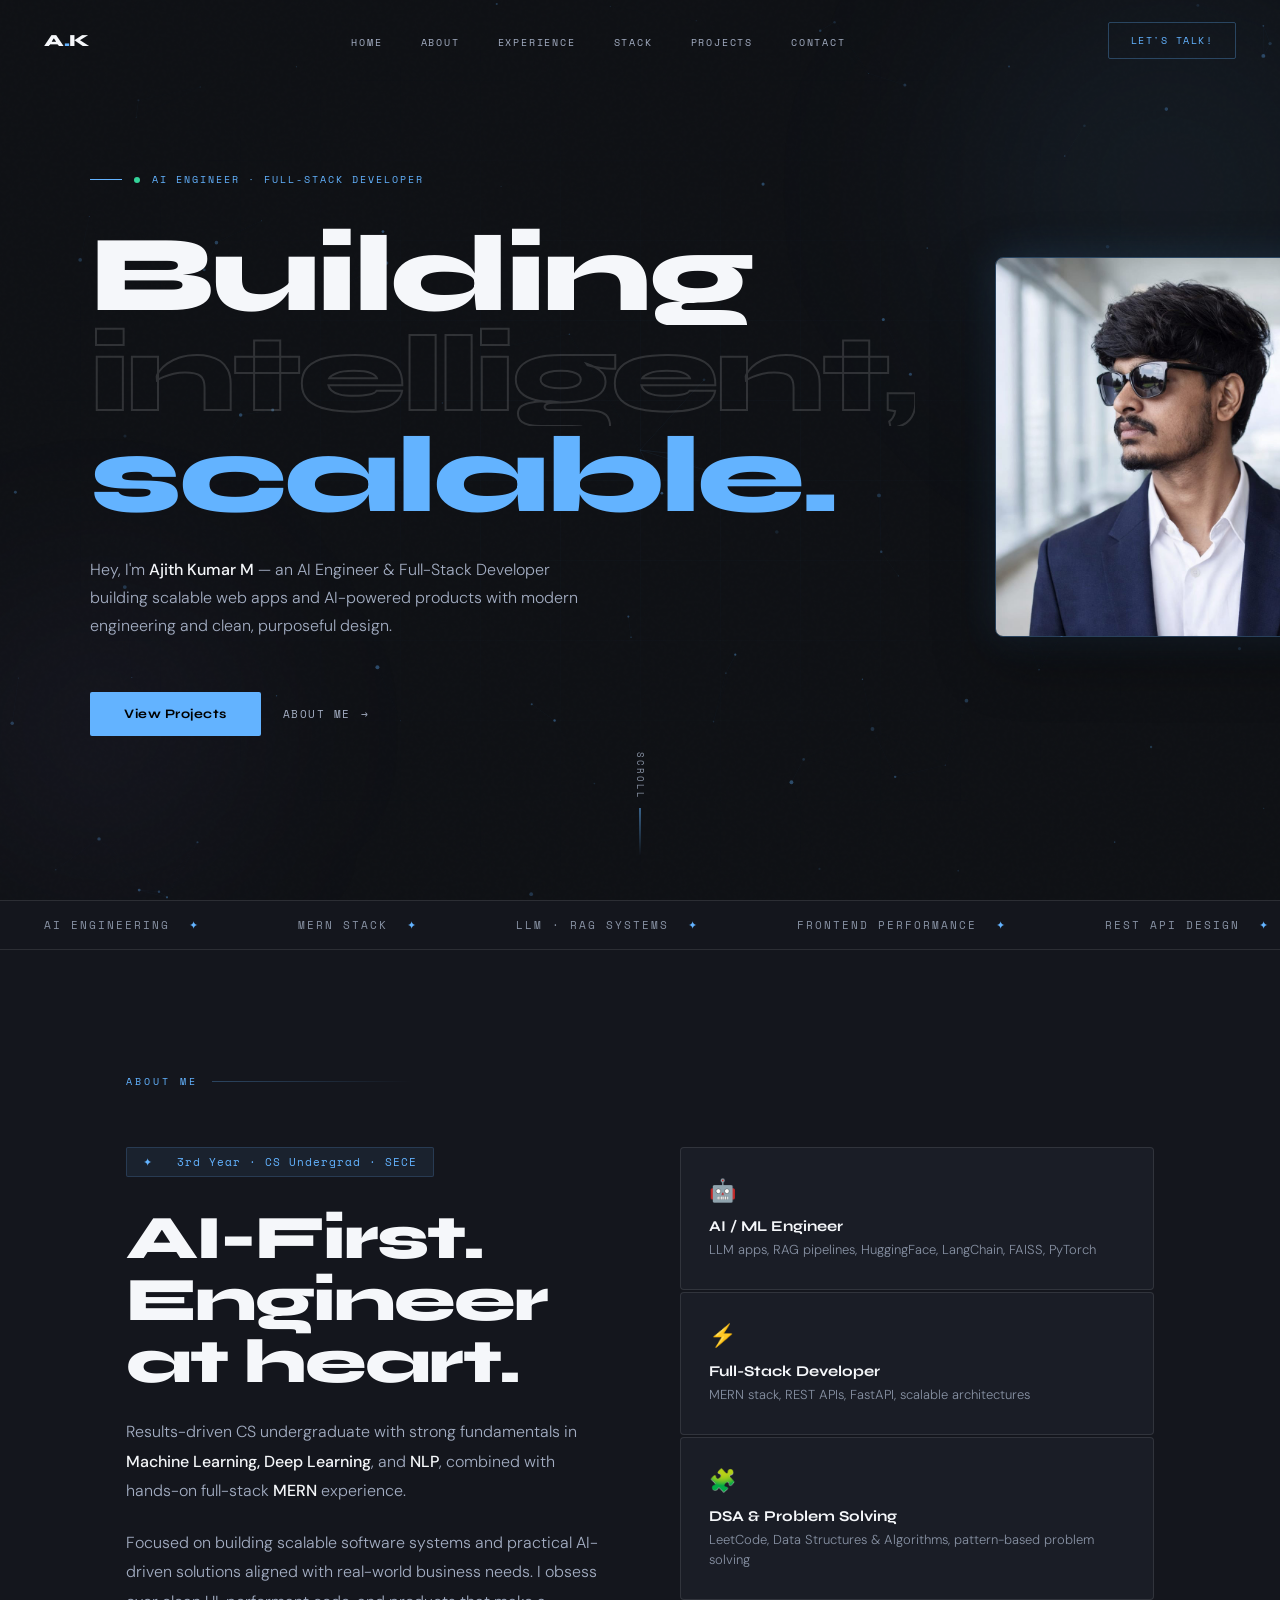
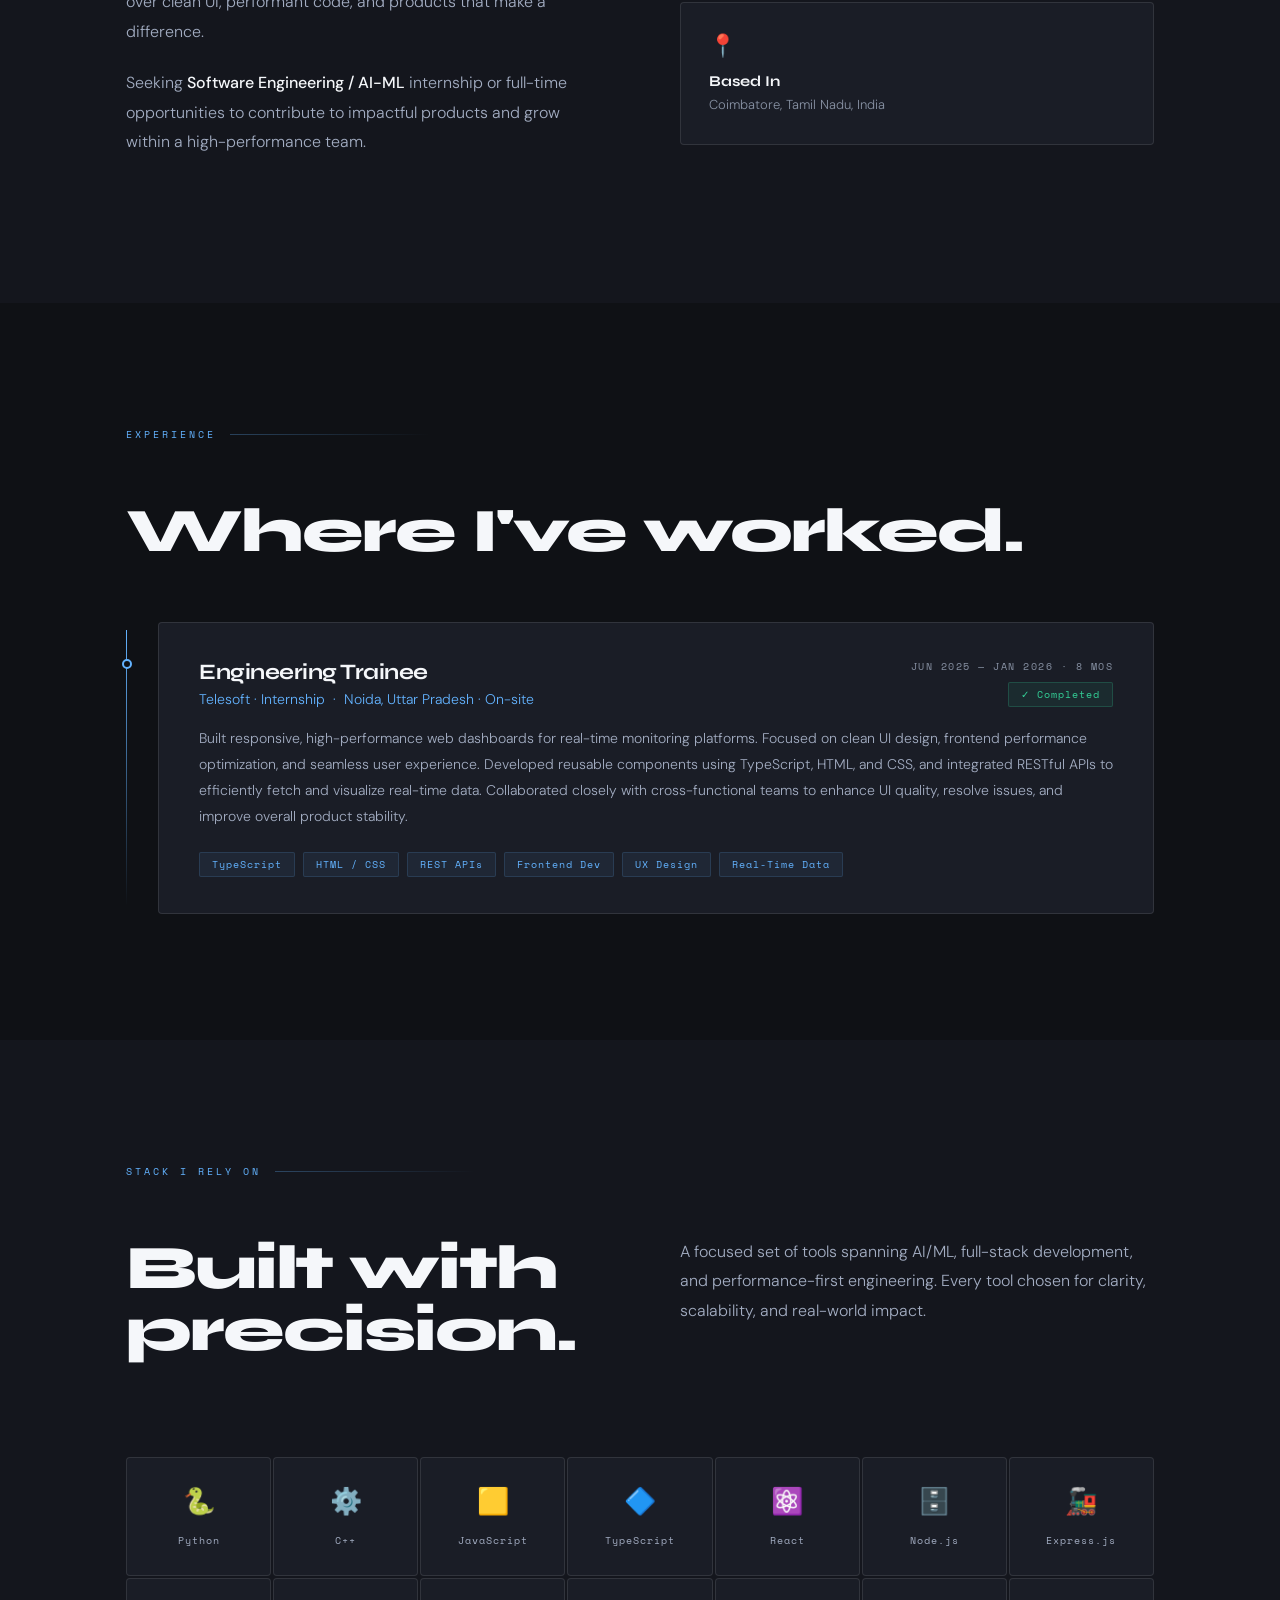
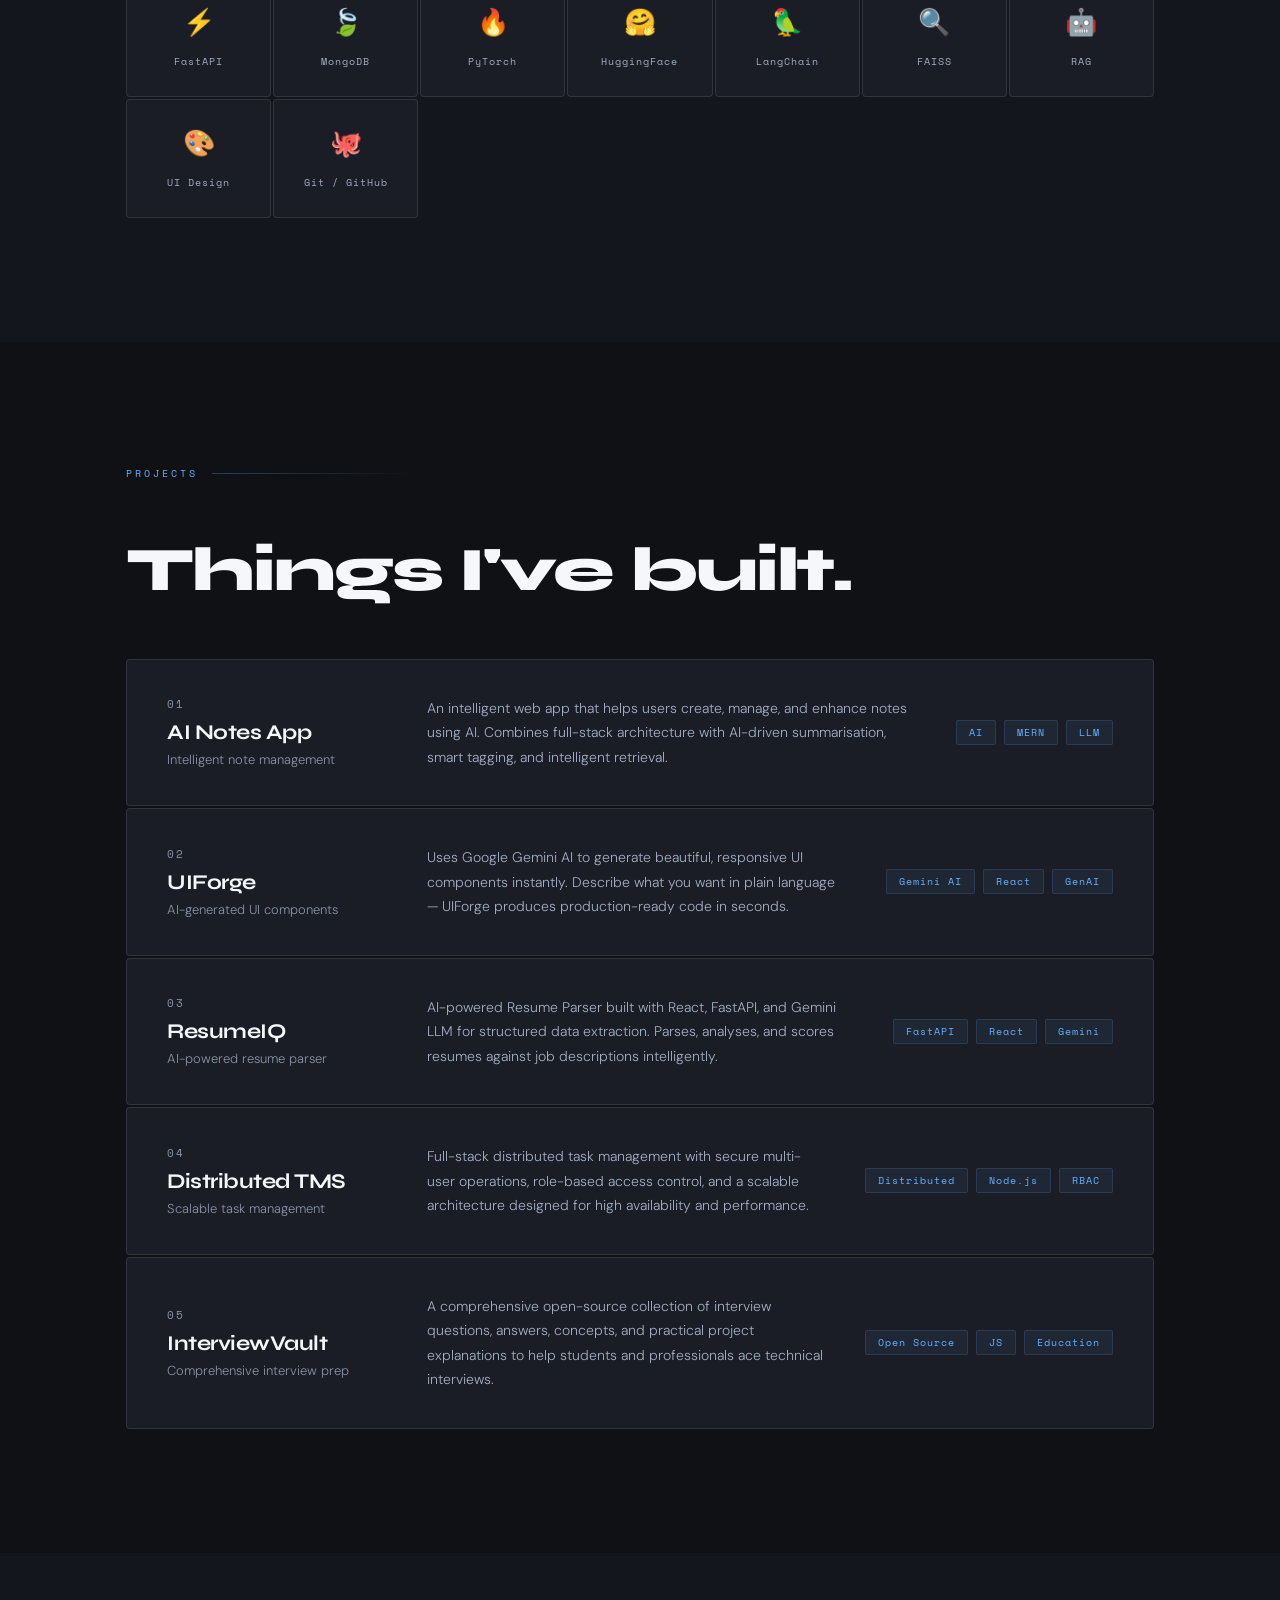
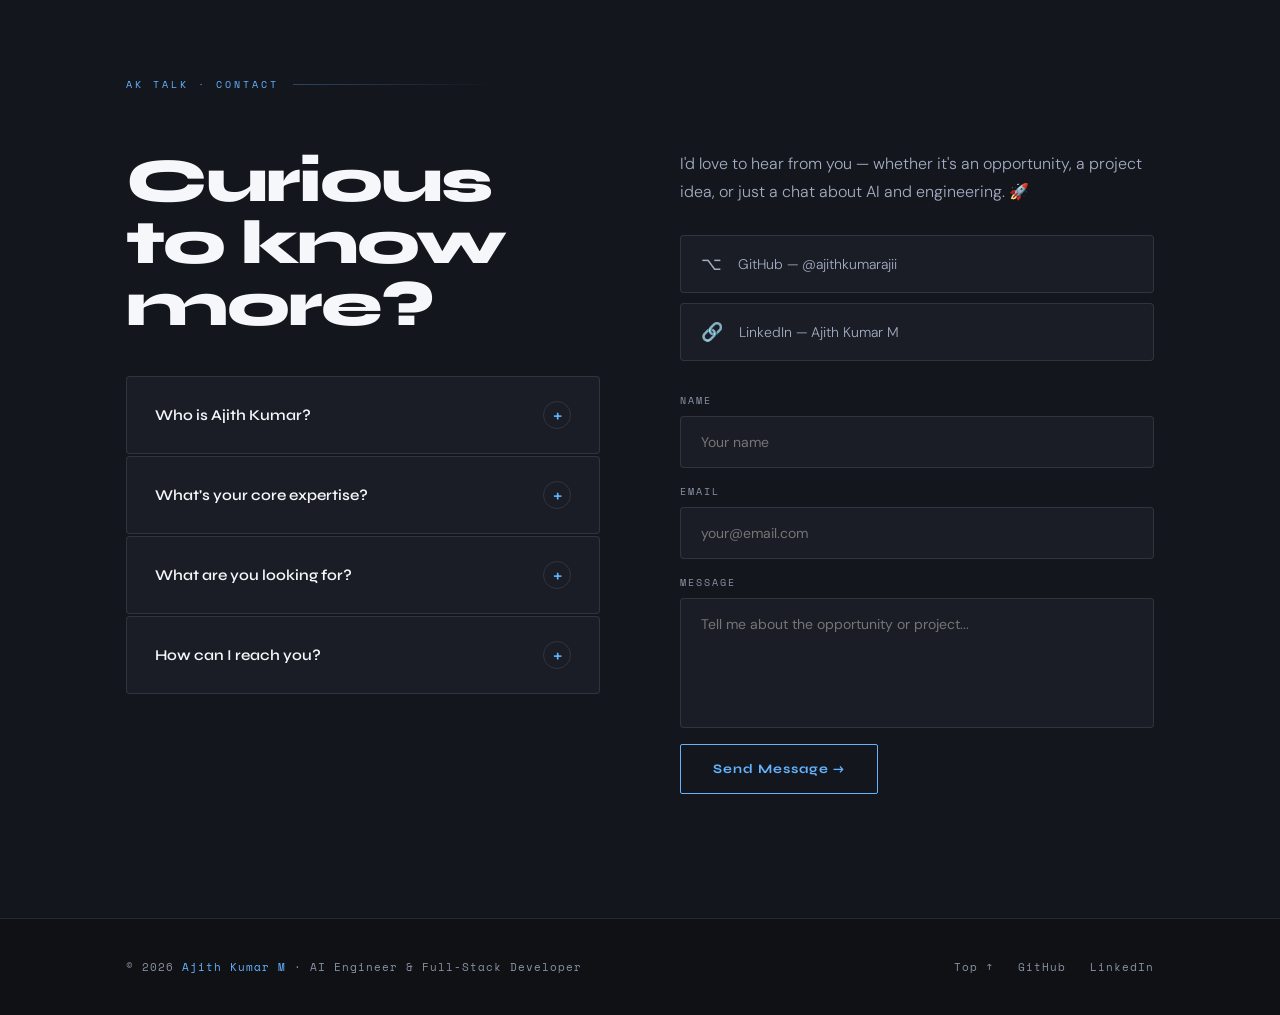
==== index.html @ 42562376 "Rename portfolio.html to index.html" ====
<!DOCTYPE html>
<html lang="en">
<head>
<meta charset="UTF-8"/>
<meta name="viewport" content="width=device-width, initial-scale=1.0"/>
<meta name="description" content="Ajith Kumar M — AI Engineer & Full-Stack Developer building scalable web apps and AI-powered products with modern engineering and clean design."/>
<meta name="author" content="Ajith Kumar M"/>
<meta name="keywords" content="AI Engineer, Full-Stack Developer, Machine Learning, MERN Stack, LLM, RAG Systems, Web Development, Portfolio"/>


<meta property="og:title" content="Ajith Kumar M — AI Engineer & Full-Stack Developer"/>
<meta property="og:description" content="Building scalable web apps and AI-powered products with modern engineering and clean, purposeful design."/>
<meta property="og:image" content="images/Profile_pic-removebg.png"/>
<meta property="og:url" content="https://ajithkumarm.com"/>
<meta property="og:type" content="website"/>


<meta name="twitter:card" content="summary_large_image"/>
<meta name="twitter:title" content="Ajith Kumar M — AI Engineer & Full-Stack Developer"/>
<meta name="twitter:description" content="Building scalable web apps and AI-powered products with modern engineering and clean design."/>
<meta name="twitter:image" content="images/images\Profile_pic-removebg.png"/>


<link rel="icon" type="image/svg+xml" href="data:image/svg+xml,<svg xmlns='http://www.w3.org/2000/svg' viewBox='0 0 100 100'><circle cx='50' cy='50' r='50' fill='%23000000'/><text x='50' y='50' font-family='Syne, sans-serif' font-size='40' font-weight='800' fill='%23fbbf24' text-anchor='middle' dominant-baseline='central'>AK</text></svg>"/>

<title>Ajith Kumar M</title>
<link rel="preconnect" href="https://fonts.googleapis.com"/>
<link href="https://fonts.googleapis.com/css2?family=Syne:wght@400;500;600;700;800&family=Space+Mono:wght@400;700&family=DM+Sans:ital,wght@0,300;0,400;0,500;1,300&display=swap" rel="stylesheet"/>
<link rel="stylesheet" href="style.css"/>
</head>
<body>

<div id="cursor"></div>
<div id="cursor-ring"></div>
<canvas id="neural-bg"></canvas>
<div class="grid-lines"></div>


<nav id="navbar">
  <a href="#home" class="nav-logo">A<span>.</span>K</a>
  <ul class="nav-links">
    <li><a href="#home">Home</a></li>
    <li><a href="#about">About</a></li>
    <li><a href="#experience">Experience</a></li>
    <li><a href="#skills">Stack</a></li>
    <li><a href="#projects">Projects</a></li>
    <li><a href="#AKTalk">Contact</a></li>
  </ul>
  <a href="#AKTalk" class="nav-cta">Let's Talk!</a>
</nav>


<section id="home">
  <div class="orb orb-1"></div>
  <div class="orb orb-2"></div>
  <div class="hero-inner">
    <div class="hero-content">
      <div class="hero-tag">
        <div class="status-dot"></div>
        AI Engineer · Full-Stack Developer 
      </div>
      <h1 class="hero-title">
        <span class="line">Building</span>
        <span class="line outlined">intelligent,</span>
        <span class="line accent-word">scalable.</span>
      </h1>
      <p class="hero-desc">
        Hey, I'm <strong>Ajith Kumar M</strong> — an AI Engineer & Full-Stack Developer building scalable web apps and AI-powered products with modern engineering and clean, purposeful design.
      </p>
      <div class="hero-actions">
        <a href="#projects" class="btn-primary">View Projects</a>
        <a href="#about" class="btn-ghost">About me</a>
      </div>
    </div>
    <div class="hero-image">
      <img src="images/profile.jpeg" alt="Ajith Kumar M - AI Engineer & Full-Stack Developer"/>
    </div>
  </div>
  <div class="hero-scroll">
    <span class="scroll-text">Scroll</span>
    <div class="scroll-line"></div>
  </div>
</section>


<div class="ticker-wrap">
  <div class="ticker">
    <span class="ticker-item">AI Engineering <span>✦</span></span>
    <span class="ticker-item">MERN Stack <span>✦</span></span>
    <span class="ticker-item">LLM · RAG Systems <span>✦</span></span>
    <span class="ticker-item">Frontend Performance <span>✦</span></span>
    <span class="ticker-item">REST API Design <span>✦</span></span>
    <span class="ticker-item">Machine Learning <span>✦</span></span>
    <span class="ticker-item">Deep Learning <span>✦</span></span>
    <span class="ticker-item">React · FastAPI <span>✦</span></span>
    <span class="ticker-item">AI Engineering <span>✦</span></span>
    <span class="ticker-item">MERN Stack <span>✦</span></span>
    <span class="ticker-item">LLM · RAG Systems <span>✦</span></span>
    <span class="ticker-item">Frontend Performance <span>✦</span></span>
    <span class="ticker-item">REST API Design <span>✦</span></span>
    <span class="ticker-item">Machine Learning <span>✦</span></span>
    <span class="ticker-item">Deep Learning <span>✦</span></span>
    <span class="ticker-item">React · FastAPI <span>✦</span></span>
  </div>
</div>


<section id="about">
  <div class="container">
    <div class="section-label">About Me</div>
    <div class="about-grid">
      <div class="about-text reveal">
        <div class="exp-badge">✦ &nbsp; 3rd Year · CS Undergrad · SECE</div>
        <h2 class="section-title">AI-First. Engineer at heart.</h2>
        <p>Results-driven CS undergraduate with strong fundamentals in <strong>Machine Learning, Deep Learning</strong>, and <strong>NLP</strong>, combined with hands-on full-stack <strong>MERN</strong> experience.</p>
        <p>Focused on building scalable software systems and practical AI-driven solutions aligned with real-world business needs. I obsess over clean UI, performant code, and products that make a difference.</p>
        <p>Seeking <strong>Software Engineering / AI-ML</strong> internship or full-time opportunities to contribute to impactful products and grow within a high-performance team.</p>
      </div>
      <div class="about-cards reveal reveal-delay-2">
        <div class="about-card">
          <div class="card-icon">🤖</div>
          <div class="card-title">AI / ML Engineer</div>
          <div class="card-sub">LLM apps, RAG pipelines, HuggingFace, LangChain, FAISS, PyTorch</div>
        </div>
        <div class="about-card">
          <div class="card-icon">⚡</div>
          <div class="card-title">Full-Stack Developer</div>
          <div class="card-sub">MERN stack, REST APIs, FastAPI, scalable architectures</div>
        </div>
        <div class="about-card">
          <div class="card-icon">🧩</div>
          <div class="card-title">DSA & Problem Solving</div>
          <div class="card-sub">LeetCode, Data Structures & Algorithms, pattern-based problem solving</div>
        </div>
        <div class="about-card">
          <div class="card-icon">📍</div>
          <div class="card-title">Based In</div>
          <div class="card-sub">Coimbatore, Tamil Nadu, India</div>
        </div>
      </div>
    </div>
  </div>
</section>


<section id="experience">
  <div class="container">
    <div class="section-label">Experience</div>
    <h2 class="section-title reveal" style="margin-bottom:60px">Where I've worked.</h2>
    <div class="exp-timeline">
      <div class="exp-entry reveal">
        <div class="exp-header">
          <div>
            <div class="exp-title">Engineering Trainee</div>
            <div class="exp-company">Telesoft · Internship &nbsp;·&nbsp; Noida, Uttar Pradesh · On-site</div>
          </div>
          <div class="exp-meta">
            <div class="exp-period">Jun 2025 — Jan 2026 · 8 mos</div>
            <span class="exp-badge-sm">✓ Completed</span>
          </div>
        </div>
        <p class="exp-desc">
          Built responsive, high-performance web dashboards for real-time monitoring platforms. Focused on clean UI design, frontend performance optimization, and seamless user experience. Developed reusable components using TypeScript, HTML, and CSS, and integrated RESTful APIs to efficiently fetch and visualize real-time data. Collaborated closely with cross-functional teams to enhance UI quality, resolve issues, and improve overall product stability.
        </p>
        <div class="exp-skills">
          <span class="exp-skill">TypeScript</span>
          <span class="exp-skill">HTML / CSS</span>
          <span class="exp-skill">REST APIs</span>
          <span class="exp-skill">Frontend Dev</span>
          <span class="exp-skill">UX Design</span>
          <span class="exp-skill">Real-Time Data</span>
        </div>
      </div>
    </div>
  </div>
</section>


<section id="skills">
  <div class="container">
    <div class="section-label">Stack I Rely On</div>
    <div class="skills-intro">
      <div class="reveal">
        <h2 class="section-title">Built with precision.</h2>
      </div>
      <div class="reveal reveal-delay-2">
        <p>A focused set of tools spanning AI/ML, full-stack development, and performance-first engineering. Every tool chosen for clarity, scalability, and real-world impact.</p>
      </div>
    </div>
    <div class="skills-grid reveal">
      <div class="skill-item"><span class="skill-emoji">🐍</span><span class="skill-name">Python</span></div>
      <div class="skill-item"><span class="skill-emoji">⚙️</span><span class="skill-name">C++</span></div>
      <div class="skill-item"><span class="skill-emoji">🟨</span><span class="skill-name">JavaScript</span></div>
      <div class="skill-item"><span class="skill-emoji">🔷</span><span class="skill-name">TypeScript</span></div>
      <div class="skill-item"><span class="skill-emoji">⚛️</span><span class="skill-name">React</span></div>
      <div class="skill-item"><span class="skill-emoji">🗄️</span><span class="skill-name">Node.js</span></div>
      <div class="skill-item"><span class="skill-emoji">🚂</span><span class="skill-name">Express.js</span></div>
      <div class="skill-item"><span class="skill-emoji">⚡</span><span class="skill-name">FastAPI</span></div>
      <div class="skill-item"><span class="skill-emoji">🍃</span><span class="skill-name">MongoDB</span></div>
      <div class="skill-item"><span class="skill-emoji">🔥</span><span class="skill-name">PyTorch</span></div>
      <div class="skill-item"><span class="skill-emoji">🤗</span><span class="skill-name">HuggingFace</span></div>
      <div class="skill-item"><span class="skill-emoji">🦜</span><span class="skill-name">LangChain</span></div>
      <div class="skill-item"><span class="skill-emoji">🔍</span><span class="skill-name">FAISS</span></div>
      <div class="skill-item"><span class="skill-emoji">🤖</span><span class="skill-name">RAG</span></div>
      <div class="skill-item"><span class="skill-emoji">🎨</span><span class="skill-name">UI Design</span></div>
      <div class="skill-item"><span class="skill-emoji">🐙</span><span class="skill-name">Git / GitHub</span></div>
    </div>
  </div>
</section>


<section id="projects">
  <div class="container">
    <div class="section-label">Projects</div>
    <h2 class="section-title reveal" style="margin-bottom:58px">Things I've built.</h2>
    <div class="projects-list">

      <a href="https://github.com/ajithkumarajii/AI-Powered-Notes-Application" target="_blank" rel="noopener" class="project-card reveal">
        <div>
          <div class="project-num">01</div>
          <div class="project-name">AI Notes App</div>
          <div class="project-sub">Intelligent note management</div>
        </div>
        <div class="project-desc">
          An intelligent web app that helps users create, manage, and enhance notes using AI. Combines full-stack architecture with AI-driven summarisation, smart tagging, and intelligent retrieval.
        </div>
        <div class="project-tags">
          <span class="tag">AI</span><span class="tag">MERN</span><span class="tag">LLM</span>
        </div>
      </a>

      <a href="https://github.com/ajithkumarajii/UIForge" target="_blank" rel="noopener" class="project-card reveal reveal-delay-1">
        <div>
          <div class="project-num">02</div>
          <div class="project-name">UIForge</div>
          <div class="project-sub">AI-generated UI components</div>
        </div>
        <div class="project-desc">
          Uses Google Gemini AI to generate beautiful, responsive UI components instantly. Describe what you want in plain language — UIForge produces production-ready code in seconds.
        </div>
        <div class="project-tags">
          <span class="tag">Gemini AI</span><span class="tag">React</span><span class="tag">GenAI</span>
        </div>
      </a>

      <a href="https://github.com/ajithkumarajii/ResumeIQ" target="_blank" rel="noopener" class="project-card reveal reveal-delay-2">
        <div>
          <div class="project-num">03</div>
          <div class="project-name">ResumeIQ</div>
          <div class="project-sub">AI-powered resume parser</div>
        </div>
        <div class="project-desc">
          AI-powered Resume Parser built with React, FastAPI, and Gemini LLM for structured data extraction. Parses, analyses, and scores resumes against job descriptions intelligently.
        </div>
        <div class="project-tags">
          <span class="tag">FastAPI</span><span class="tag">React</span><span class="tag">Gemini</span>
        </div>
      </a>

      <a href="https://github.com/ajithkumarajii/Distributed_Task_Management_System" target="_blank" rel="noopener" class="project-card reveal reveal-delay-3">
        <div>
          <div class="project-num">04</div>
          <div class="project-name">Distributed TMS</div>
          <div class="project-sub">Scalable task management</div>
        </div>
        <div class="project-desc">
          Full-stack distributed task management with secure multi-user operations, role-based access control, and a scalable architecture designed for high availability and performance.
        </div>
        <div class="project-tags">
          <span class="tag">Distributed</span><span class="tag">Node.js</span><span class="tag">RBAC</span>
        </div>
      </a>

      <a href="https://github.com/ajithkumarajii/InterviewVault" target="_blank" rel="noopener" class="project-card reveal reveal-delay-4">
        <div>
          <div class="project-num">05</div>
          <div class="project-name">InterviewVault</div>
          <div class="project-sub">Comprehensive interview prep</div>
        </div>
        <div class="project-desc">
          A comprehensive open-source collection of interview questions, answers, concepts, and practical project explanations to help students and professionals ace technical interviews.
        </div>
        <div class="project-tags">
          <span class="tag">Open Source</span><span class="tag">JS</span><span class="tag">Education</span>
        </div>
      </a>

    </div>
  </div>
</section>


<section id="AKTalk">
  <div class="container">
    <div class="section-label">AK Talk · Contact</div>
    <div class="aktalk-wrapper">
      <div class="reveal">
        <h2 class="section-title" style="margin-bottom:40px">Curious to know more?</h2>
        <div class="faq-list">
          <div class="faq-item" onclick="toggleFaq(this)">
            <div class="faq-q">Who is Ajith Kumar? <span class="faq-icon">+</span></div>
            <div class="faq-a"><div class="faq-a-inner">I'm a final-year Computer Science student at Sri Eshwar College of Engineering, Coimbatore. I'm an AI Engineer and Full-Stack Developer passionate about scalable web apps and intelligent AI-powered products. I completed an Engineering Trainee internship at Telesoft, Noida, building real-time monitoring dashboards.</div></div>
          </div>
          <div class="faq-item" onclick="toggleFaq(this)">
            <div class="faq-q">What's your core expertise? <span class="faq-icon">+</span></div>
            <div class="faq-a"><div class="faq-a-inner">My strengths span Machine Learning, Deep Learning, NLP, and LLM-based applications (RAG, LangChain, FAISS). On the engineering side I'm strong in the MERN stack, FastAPI, REST API design, and TypeScript. I also focus heavily on DSA and algorithmic problem solving.</div></div>
          </div>
          <div class="faq-item" onclick="toggleFaq(this)">
            <div class="faq-q">What are you looking for? <span class="faq-icon">+</span></div>
            <div class="faq-a"><div class="faq-a-inner">I'm actively seeking Software Engineering and AI-ML internship or full-time roles where I can contribute to impactful products, strengthen my engineering depth, and grow within a high-performance technology team.</div></div>
          </div>
          <div class="faq-item" onclick="toggleFaq(this)">
            <div class="faq-q">How can I reach you? <span class="faq-icon">+</span></div>
            <div class="faq-a"><div class="faq-a-inner">Use the contact form here, or find me on GitHub (@ajithkumarajii) and LinkedIn. I respond quickly and I'm always open to interesting conversations about AI, engineering, or new opportunities!</div></div>
          </div>
        </div>
      </div>

      <div class="reveal reveal-delay-2">
        <div class="contact-side">
          <p class="contact-intro">I'd love to hear from you — whether it's an opportunity, a project idea, or just a chat about AI and engineering. 🚀</p>
          <div class="contact-links">
            <a href="https://github.com/ajithkumarajii" target="_blank" class="contact-link">
              <span class="contact-link-icon">⌥</span> GitHub — @ajithkumarajii
            </a>
            <a href="https://www.linkedin.com/in/ajithkumar-ai" target="_blank" class="contact-link">
              <span class="contact-link-icon">🔗</span> LinkedIn — Ajith Kumar M
            </a>
          </div>
          <form class="contact-form" onsubmit="handleSubmit(event)">
            <div class="form-group">
              <label class="form-label">Name</label>
              <input class="form-input" type="text" placeholder="Your name" required/>
            </div>
            <div class="form-group">
              <label class="form-label">Email</label>
              <input class="form-input" type="email" placeholder="your@email.com" required/>
            </div>
            <div class="form-group">
              <label class="form-label">Message</label>
              <textarea class="form-textarea" placeholder="Tell me about the opportunity or project..."></textarea>
            </div>
            <button class="form-btn" type="submit"><span>Send Message →</span></button>
          </form>
        </div>
      </div>
    </div>
  </div>
</section>


<footer>
  <div class="footer-inner">
    <p class="footer-text">© 2026 <span>Ajith Kumar M</span> · AI Engineer & Full-Stack Developer</p>
    <div class="footer-right">
      <a href="#home">Top ↑</a>
      <a href="https://github.com/ajithkumarajii" target="_blank">GitHub</a>
      <a href="https://www.linkedin.com/in/ajithkumarajii" target="_blank">LinkedIn</a>
    </div>
  </div>
</footer>

<script src="script.js"></script>
</body>
</html>
---- style.css ----
:root {
  --bg: #0f1115;
  --bg2: #14161d;
  --surface: #1a1d26;
  --surface2: #1f2937;
  --border: rgba(255,255,255,0.1);
  --border-glow: rgba(99,179,255,0.3);
  --text: #f5f7fa;
  --text-muted: #8892a4;
  --text-dim: #a3adc2;
  --accent: #63b3ff;
  --accent2: #a78bfa;
  --accent3: #34d399;
  --glow: rgba(99,179,255,0.18);
}

*, *::before, *::after { 
  box-sizing: border-box; 
  margin: 0; 
  padding: 0; 
}

html { 
  scroll-behavior: smooth; 
}

body { 
  background: var(--bg); 
  color: var(--text); 
  font-family: 'DM Sans', sans-serif; 
  font-weight: 300; 
  overflow-x: hidden; 
}

/* CURSOR — hidden, using default OS cursor */
#cursor { display: none; }
#cursor-ring { display: none; }

/* CANVAS */
#neural-bg { 
  position: fixed; 
  top: 0; 
  left: 0; 
  width: 100vw; 
  height: 100vh; 
  z-index: 0; 
  pointer-events: none; 
  opacity: 0.5; 
}

/* GRAIN */
body::after { 
  content: ''; 
  position: fixed; 
  inset: 0; 
  z-index: 1; 
  pointer-events: none; 
  background-image: url("data:image/svg+xml,%3Csvg viewBox='0 0 256 256' xmlns='http://www.w3.org/2000/svg'%3E%3Cfilter id='noise'%3E%3CfeTurbulence type='fractalNoise' baseFrequency='0.9' numOctaves='4' stitchTiles='stitch'/%3E%3C/filter%3E%3Crect width='100%25' height='100%25' filter='url(%23noise)' opacity='0.04'/%3E%3C/svg%3E"); 
  opacity: 0.3; 
}

/* GRID */
.grid-lines { 
  position: fixed; 
  inset: 0; 
  z-index: 0; 
  pointer-events: none; 
  background-image: linear-gradient(rgba(99,179,255,0.025) 1px, transparent 1px), linear-gradient(90deg, rgba(99,179,255,0.025) 1px, transparent 1px); 
  background-size: 80px 80px; 
  mask-image: radial-gradient(ellipse at center, black 0%, transparent 72%); 
}

.container { 
  max-width: 1100px; 
  margin: 0 auto; 
  padding: 0 36px; 
  position: relative; 
  z-index: 2; 
}

/* NAV */
nav { 
  position: fixed; 
  top: 0; 
  left: 0; 
  right: 0; 
  z-index: 100; 
  padding: 22px 44px; 
  display: flex; 
  align-items: center; 
  justify-content: space-between; 
  transition: all 0.4s; 
}

nav.scrolled { 
  background: rgba(5,5,8,0.88); 
  border-bottom: 1px solid var(--border); 
  backdrop-filter: blur(24px); 
  padding: 15px 44px; 
}

.nav-logo { 
  font-family: 'Syne', sans-serif; 
  font-weight: 800; 
  font-size: 17px; 
  letter-spacing: -0.5px; 
  color: var(--text); 
  text-decoration: none; 
}

.nav-logo span { 
  color: var(--accent); 
}

.nav-links { 
  display: flex; 
  gap: 38px; 
  list-style: none; 
}

.nav-links a { 
  color: var(--text-dim); 
  text-decoration: none; 
  font-family: 'Space Mono', monospace; 
  font-size: 10px; 
  letter-spacing: 1.8px; 
  text-transform: uppercase; 
  transition: color 0.2s; 
  position: relative; 
}

.nav-links a::after { 
  content: ''; 
  position: absolute; 
  bottom: -4px; 
  left: 0; 
  width: 0; 
  height: 1px; 
  background: var(--accent); 
  transition: width 0.3s; 
}

.nav-links a:hover { 
  color: var(--accent); 
}

.nav-links a:hover::after { 
  width: 100%; 
}

.nav-cta { 
  background: transparent; 
  border: 1px solid var(--border-glow); 
  color: var(--accent); 
  padding: 10px 22px; 
  border-radius: 2px; 
  font-family: 'Space Mono', monospace; 
  font-size: 10px; 
  letter-spacing: 1.5px; 
  text-transform: uppercase; 
  cursor: pointer; 
  transition: all 0.2s; 
  text-decoration: none; 
}

.nav-cta:hover { 
  background: var(--glow); 
  box-shadow: 0 0 24px var(--glow); 
}

/* HERO */
#home { 
  min-height: 100vh; 
  display: flex; 
  flex-direction: column; 
  justify-content: center; 
  padding: 0 44px; 
  position: relative; 
  overflow: hidden; 
}

.hero-inner { 
  max-width: 1100px; 
  margin: 0 auto; 
  width: 100%; 
  display: grid;
  grid-template-columns: 1fr 380px;
  gap: 80px;
  align-items: center;
}

.hero-content {
  position: relative;
  z-index: 1;
}

.hero-image {
  position: relative;
  opacity: 0;
  animation: fadeIn 1s 0.6s forwards;
}

.hero-image img {
  width: 100%;
  height: auto;
  border-radius: 8px;
  border: 1px solid var(--border-glow);
  box-shadow: 0 20px 60px rgba(0,0,0,0.4), 0 0 40px var(--glow);
  transition: all 0.4s ease;
  object-fit: cover;
  aspect-ratio: 1;
}

.hero-image img:hover {
  transform: translateY(-8px) scale(1.02);
  box-shadow: 0 30px 80px rgba(0,0,0,0.5), 0 0 60px var(--glow);
  border-color: var(--accent);
}

.hero-tag { 
  display: inline-flex; 
  align-items: center; 
  gap: 12px; 
  font-family: 'Space Mono', monospace; 
  font-size: 10px; 
  letter-spacing: 2px; 
  text-transform: uppercase; 
  color: var(--accent); 
  margin-bottom: 38px; 
  opacity: 0; 
  animation: fadeUp 0.8s 0.3s forwards; 
}

.hero-tag::before { 
  content: ''; 
  width: 32px; 
  height: 1px; 
  background: var(--accent); 
  display: block; 
}

.status-dot { 
  width: 6px; 
  height: 6px; 
  background: var(--accent3); 
  border-radius: 50%; 
  animation: pulse 2s infinite; 
}

@keyframes pulse { 
  0%,100% { box-shadow: 0 0 0 0 rgba(52,211,153,0.4); } 
  50% { box-shadow: 0 0 0 8px rgba(52,211,153,0); } 
}

.hero-title { 
  font-family: 'Syne', sans-serif; 
  font-size: clamp(50px, 8.5vw, 116px); 
  font-weight: 800; 
  line-height: 0.92; 
  letter-spacing: -3px; 
  margin-bottom: 30px; 
}

.hero-title .line { 
  display: block; 
  overflow: hidden; 
  opacity: 0; 
  transform: translateY(105%); 
  animation: lineReveal 0.95s cubic-bezier(0.16, 1, 0.3, 1) forwards; 
}

.hero-title .line:nth-child(1) { animation-delay: 0.4s; }
.hero-title .line:nth-child(2) { animation-delay: 0.56s; }
.hero-title .line:nth-child(3) { animation-delay: 0.72s; }

@keyframes lineReveal { 
  to { opacity: 1; transform: translateY(0); } 
}

.hero-title .outlined { 
  -webkit-text-stroke: 2px rgba(255,255,255,0.14); 
  color: transparent; 
}

.hero-title .accent-word { 
  color: var(--accent); 
}

.hero-desc { 
  max-width: 500px; 
  color: var(--text-dim); 
  font-size: 16px; 
  line-height: 1.75; 
  margin-bottom: 52px; 
  opacity: 0; 
  animation: fadeUp 0.8s 0.95s forwards; 
}

.hero-desc strong { 
  color: var(--text); 
  font-weight: 500; 
}

.hero-actions { 
  display: flex; 
  gap: 22px; 
  align-items: center; 
  opacity: 0; 
  animation: fadeUp 0.8s 1.15s forwards; 
}

.btn-primary { 
  background: var(--accent); 
  color: #000; 
  padding: 14px 34px; 
  border-radius: 2px; 
  font-family: 'Syne', sans-serif; 
  font-weight: 700; 
  font-size: 13px; 
  letter-spacing: 0.5px; 
  text-decoration: none; 
  transition: all 0.2s; 
  position: relative; 
  overflow: hidden; 
}

.btn-primary::before { 
  content: ''; 
  position: absolute; 
  inset: 0; 
  background: linear-gradient(90deg, transparent, rgba(255,255,255,0.25), transparent); 
  transform: translateX(-100%); 
  transition: transform 0.5s; 
}

.btn-primary:hover::before { 
  transform: translateX(100%); 
}

.btn-primary:hover { 
  box-shadow: 0 0 32px rgba(99,179,255,0.45); 
}

.btn-ghost { 
  color: var(--text-dim); 
  text-decoration: none; 
  font-family: 'Space Mono', monospace; 
  font-size: 11px; 
  letter-spacing: 1.5px; 
  text-transform: uppercase; 
  display: flex; 
  align-items: center; 
  gap: 10px; 
  transition: color 0.2s; 
}

.btn-ghost:hover { 
  color: var(--text); 
}

.btn-ghost::after { 
  content: '→'; 
  transition: transform 0.2s; 
}

.btn-ghost:hover::after { 
  transform: translateX(5px); 
}

.hero-scroll { 
  position: absolute; 
  bottom: 44px; 
  left: 50%; 
  transform: translateX(-50%); 
  display: flex; 
  flex-direction: column; 
  align-items: center; 
  gap: 8px; 
  opacity: 0; 
  animation: fadeIn 1s 1.6s forwards; 
}

.scroll-text { 
  font-family: 'Space Mono', monospace; 
  font-size: 9px; 
  letter-spacing: 2px; 
  color: var(--text-muted); 
  text-transform: uppercase; 
  writing-mode: vertical-rl; 
}

.scroll-line { 
  width: 1px; 
  height: 48px; 
  background: linear-gradient(to bottom, var(--accent), transparent); 
  animation: scrollPulse 2s infinite; 
}

@keyframes scrollPulse { 
  0% { height: 0; opacity: 1; } 
  100% { height: 48px; opacity: 0; } 
}

.orb { 
  position: absolute; 
  border-radius: 50%; 
  pointer-events: none; 
  filter: blur(90px); 
  z-index: 0; 
}

.orb-1 { 
  width: 620px; 
  height: 620px; 
  background: radial-gradient(circle, rgba(99,179,255,0.09), transparent 70%); 
  top: -120px; 
  right: -200px; 
}

.orb-2 { 
  width: 440px; 
  height: 440px; 
  background: radial-gradient(circle, rgba(167,139,250,0.07), transparent 70%); 
  bottom: -50px; 
  left: -120px; 
}

/* TICKER */
.ticker-wrap { 
  overflow: hidden; 
  border-top: 1px solid var(--border); 
  border-bottom: 1px solid var(--border); 
  padding: 16px 0; 
  background: var(--bg2); 
  position: relative; 
  z-index: 2; 
}

.ticker { 
  display: flex; 
  animation: ticker 32s linear infinite; 
  white-space: nowrap; 
}

.ticker-item { 
  font-family: 'Space Mono', monospace; 
  font-size: 11px; 
  letter-spacing: 2px; 
  color: var(--text-muted); 
  text-transform: uppercase; 
  padding: 0 44px; 
}

.ticker-item span { 
  color: var(--accent); 
  margin: 0 10px; 
}

@keyframes ticker { 
  from { transform: translateX(0); } 
  to { transform: translateX(-50%); } 
}

/* SECTIONS */
section { 
  padding: 124px 0; 
  position: relative; 
  z-index: 2; 
}

.section-label { 
  font-family: 'Space Mono', monospace; 
  font-size: 10px; 
  letter-spacing: 3px; 
  text-transform: uppercase; 
  color: var(--accent); 
  display: flex; 
  align-items: center; 
  gap: 14px; 
  margin-bottom: 58px; 
}

.section-label::after { 
  content: ''; 
  flex: 1; 
  height: 1px; 
  background: linear-gradient(to right, var(--border-glow), transparent); 
  max-width: 200px; 
}

.section-title { 
  font-family: 'Syne', sans-serif; 
  font-weight: 800; 
  font-size: clamp(34px, 5vw, 62px); 
  line-height: 1; 
  letter-spacing: -2px; 
  margin-bottom: 24px; 
}

/* ABOUT */
#about { 
  background: var(--bg2); 
}

.about-grid { 
  display: grid; 
  grid-template-columns: 1fr 1fr; 
  gap: 80px; 
  align-items: start; 
}

.about-text p { 
  color: var(--text-dim); 
  font-size: 16px; 
  line-height: 1.85; 
  margin-bottom: 22px; 
}

.about-text p strong { 
  color: var(--text); 
  font-weight: 500; 
}

.exp-badge { 
  display: inline-flex; 
  align-items: center; 
  gap: 8px; 
  background: rgba(99,179,255,0.08); 
  border: 1px solid rgba(99,179,255,0.18); 
  border-radius: 2px; 
  padding: 6px 16px; 
  font-family: 'Space Mono', monospace; 
  font-size: 11px; 
  color: var(--accent); 
  letter-spacing: 1px; 
  margin-bottom: 30px; 
}

.about-cards { 
  display: flex; 
  flex-direction: column; 
  gap: 2px; 
}

.about-card { 
  background: var(--surface); 
  border: 1px solid var(--border); 
  border-radius: 4px; 
  padding: 28px; 
  transition: all 0.3s; 
  position: relative; 
  overflow: hidden; 
}

.about-card::before { 
  content: ''; 
  position: absolute; 
  top: 0; 
  left: 0; 
  right: 0; 
  height: 1px; 
  background: linear-gradient(90deg, transparent, var(--accent), transparent); 
  opacity: 0; 
  transition: opacity 0.3s; 
}

.about-card:hover { 
  border-color: var(--border-glow); 
  transform: translateX(5px); 
}

.about-card:hover::before { 
  opacity: 1; 
}

.card-icon { 
  font-size: 22px; 
  margin-bottom: 12px; 
}

.card-title { 
  font-family: 'Syne', sans-serif; 
  font-weight: 700; 
  font-size: 15px; 
  margin-bottom: 5px; 
}

.card-sub { 
  color: var(--text-muted); 
  font-size: 13px; 
  line-height: 1.6; 
}

/* EXPERIENCE */
#experience { 
  background: var(--bg); 
}

.exp-timeline { 
  position: relative; 
  padding-left: 32px; 
}

.exp-timeline::before { 
  content: ''; 
  position: absolute; 
  left: 0; 
  top: 8px; 
  bottom: 8px; 
  width: 1px; 
  background: linear-gradient(to bottom, var(--accent), transparent); 
}

.exp-entry { 
  position: relative; 
  margin-bottom: 2px; 
  background: var(--surface); 
  border: 1px solid var(--border); 
  border-radius: 4px; 
  padding: 36px 40px; 
  transition: all 0.3s; 
}

.exp-entry::before { 
  content: ''; 
  position: absolute; 
  left: -37px; 
  top: 36px; 
  width: 10px; 
  height: 10px; 
  border-radius: 50%; 
  background: var(--bg); 
  border: 2px solid var(--accent); 
  transition: background 0.3s; 
}

.exp-entry:hover { 
  border-color: var(--border-glow); 
}

.exp-entry:hover::before { 
  background: var(--accent); 
}

.exp-header { 
  display: flex; 
  justify-content: space-between; 
  align-items: flex-start; 
  margin-bottom: 18px; 
  flex-wrap: wrap; 
  gap: 12px; 
}

.exp-title { 
  font-family: 'Syne', sans-serif; 
  font-weight: 700; 
  font-size: 22px; 
  letter-spacing: -0.5px; 
}

.exp-company { 
  color: var(--accent); 
  font-size: 14px; 
  margin-top: 5px; 
}

.exp-meta { 
  text-align: right; 
}

.exp-period { 
  font-family: 'Space Mono', monospace; 
  font-size: 10px; 
  letter-spacing: 1.5px; 
  color: var(--text-muted); 
  text-transform: uppercase; 
  margin-bottom: 8px; 
}

.exp-badge-sm { 
  display: inline-block; 
  background: rgba(52,211,153,0.08); 
  border: 1px solid rgba(52,211,153,0.2); 
  border-radius: 2px; 
  padding: 4px 12px; 
  font-family: 'Space Mono', monospace; 
  font-size: 10px; 
  color: var(--accent3); 
  letter-spacing: 1px; 
}

.exp-desc { 
  color: var(--text-dim); 
  font-size: 14px; 
  line-height: 1.85; 
  margin-bottom: 22px; 
}

.exp-skills { 
  display: flex; 
  gap: 8px; 
  flex-wrap: wrap; 
}

.exp-skill { 
  background: rgba(99,179,255,0.07); 
  border: 1px solid rgba(99,179,255,0.15); 
  border-radius: 2px; 
  padding: 4px 12px; 
  font-family: 'Space Mono', monospace; 
  font-size: 10px; 
  color: var(--accent); 
  letter-spacing: 1px; 
}

/* SKILLS */
#skills { 
  background: var(--bg2); 
}

.skills-intro { 
  display: grid; 
  grid-template-columns: 1fr 1fr; 
  gap: 80px; 
  margin-bottom: 72px; 
}

.skills-intro p { 
  color: var(--text-dim); 
  font-size: 16px; 
  line-height: 1.85; 
}

.skills-grid { 
  display: grid; 
  grid-template-columns: repeat(auto-fill, minmax(130px, 1fr)); 
  gap: 2px; 
}

.skill-item { 
  background: var(--surface); 
  border: 1px solid var(--border); 
  border-radius: 4px; 
  padding: 26px 18px; 
  text-align: center; 
  transition: all 0.3s; 
  cursor: default; 
  position: relative; 
  overflow: hidden; 
}

.skill-item::after { 
  content: ''; 
  position: absolute; 
  inset: 0; 
  background: radial-gradient(circle at 50% 120%, var(--glow), transparent 70%); 
  opacity: 0; 
  transition: opacity 0.3s; 
}

.skill-item:hover { 
  border-color: var(--border-glow); 
  transform: translateY(-4px); 
}

.skill-item:hover::after { 
  opacity: 1; 
}

.skill-emoji { 
  font-size: 26px; 
  display: block; 
  margin-bottom: 10px; 
}

.skill-name { 
  font-family: 'Space Mono', monospace; 
  font-size: 10px; 
  letter-spacing: 1px; 
  color: var(--text-dim); 
}

/* PROJECTS */
#projects { 
  background: var(--bg); 
}

.projects-list { 
  display: flex; 
  flex-direction: column; 
  gap: 2px; 
}

.project-card { 
  background: var(--surface); 
  border: 1px solid var(--border); 
  border-radius: 4px; 
  display: grid; 
  grid-template-columns: 220px 1fr auto; 
  gap: 40px; 
  align-items: center; 
  padding: 36px 40px; 
  transition: all 0.35s; 
  text-decoration: none; 
  color: inherit; 
  position: relative; 
  overflow: hidden; 
}

.project-card::before { 
  content: ''; 
  position: absolute; 
  left: 0; 
  top: 0; 
  bottom: 0; 
  width: 3px; 
  background: var(--accent); 
  opacity: 0; 
  transition: opacity 0.3s; 
}

.project-card:hover { 
  border-color: var(--border-glow); 
  background: var(--surface2); 
  transform: translateX(5px); 
}

.project-card:hover::before { 
  opacity: 1; 
}

.project-num { 
  font-family: 'Space Mono', monospace; 
  font-size: 11px; 
  color: var(--text-muted); 
  letter-spacing: 2px; 
  margin-bottom: 8px; 
}

.project-name { 
  font-family: 'Syne', sans-serif; 
  font-weight: 700; 
  font-size: 21px; 
  margin-bottom: 6px; 
  letter-spacing: -0.5px; 
}

.project-sub { 
  color: var(--text-muted); 
  font-size: 13px; 
}

.project-desc { 
  color: var(--text-dim); 
  font-size: 14px; 
  line-height: 1.75; 
}

.project-tags { 
  display: flex; 
  gap: 8px; 
  flex-wrap: wrap; 
  justify-content: flex-end; 
}

.tag { 
  background: rgba(99,179,255,0.07); 
  border: 1px solid rgba(99,179,255,0.15); 
  border-radius: 2px; 
  padding: 4px 12px; 
  font-family: 'Space Mono', monospace; 
  font-size: 10px; 
  color: var(--accent); 
  letter-spacing: 1px; 
}

/* AK TALK */
#AKTalk { 
  background: var(--bg2); 
}

.aktalk-wrapper { 
  display: grid; 
  grid-template-columns: 1fr 1fr; 
  gap: 80px; 
  align-items: start; 
}

.faq-list { 
  display: flex; 
  flex-direction: column; 
  gap: 2px; 
}

.faq-item { 
  background: var(--surface); 
  border: 1px solid var(--border); 
  border-radius: 4px; 
  overflow: hidden; 
  transition: border-color 0.3s; 
}

.faq-item.open { 
  border-color: var(--border-glow); 
}

.faq-q { 
  padding: 24px 28px; 
  display: flex; 
  justify-content: space-between; 
  align-items: center; 
  cursor: pointer; 
  font-family: 'Syne', sans-serif; 
  font-weight: 600; 
  font-size: 15px; 
  user-select: none; 
  transition: color 0.2s; 
}

.faq-q:hover { 
  color: var(--accent); 
}

.faq-icon { 
  width: 28px; 
  height: 28px; 
  border: 1px solid var(--border); 
  border-radius: 50%; 
  display: flex; 
  align-items: center; 
  justify-content: center; 
  font-size: 18px; 
  color: var(--accent); 
  transition: transform 0.3s, background 0.3s; 
  flex-shrink: 0; 
}

.faq-item.open .faq-icon { 
  transform: rotate(45deg); 
  background: var(--glow); 
}

.faq-a { 
  max-height: 0; 
  overflow: hidden; 
  transition: max-height 0.4s ease; 
}

.faq-item.open .faq-a { 
  max-height: 300px; 
}

.faq-a-inner { 
  color: var(--text-dim); 
  font-size: 14px; 
  line-height: 1.85; 
  border-top: 1px solid var(--border); 
  margin: 0 28px; 
  padding: 20px 0 24px; 
}

/* CONTACT */
.contact-side { 
  position: sticky; 
  top: 120px; 
}

.contact-intro { 
  color: var(--text-dim); 
  font-size: 16px; 
  line-height: 1.8; 
  margin-bottom: 28px; 
}

.contact-links { 
  display: flex; 
  flex-direction: column; 
  gap: 10px; 
  margin-bottom: 32px; 
}

.contact-link { 
  display: flex; 
  align-items: center; 
  gap: 16px; 
  color: var(--text-dim); 
  text-decoration: none; 
  font-size: 14px; 
  padding: 16px 20px; 
  background: var(--surface); 
  border: 1px solid var(--border); 
  border-radius: 4px; 
  transition: all 0.3s; 
}

.contact-link:hover { 
  border-color: var(--border-glow); 
  color: var(--text); 
  transform: translateX(6px); 
}

.contact-link-icon { 
  font-size: 18px; 
}

.contact-form { 
  display: flex; 
  flex-direction: column; 
  gap: 16px; 
}

.form-group { 
  display: flex; 
  flex-direction: column; 
  gap: 8px; 
}

.form-label { 
  font-family: 'Space Mono', monospace; 
  font-size: 10px; 
  letter-spacing: 2px; 
  text-transform: uppercase; 
  color: var(--text-muted); 
}

.form-input, .form-textarea { 
  background: var(--surface); 
  border: 1px solid var(--border); 
  border-radius: 4px; 
  padding: 16px 20px; 
  color: var(--text); 
  font-family: 'DM Sans', sans-serif; 
  font-size: 14px; 
  outline: none; 
  transition: border-color 0.3s, box-shadow 0.3s; 
}

.form-input:focus, .form-textarea:focus { 
  border-color: var(--border-glow); 
  box-shadow: 0 0 0 3px rgba(99,179,255,0.08); 
}

.form-textarea { 
  resize: none; 
  height: 130px; 
}

.form-btn { 
  background: transparent; 
  border: 1px solid var(--accent); 
  color: var(--accent); 
  padding: 16px 32px; 
  border-radius: 2px; 
  font-family: 'Syne', sans-serif; 
  font-weight: 700; 
  font-size: 13px; 
  letter-spacing: 1px; 
  cursor: pointer; 
  align-self: flex-start; 
  transition: all 0.2s; 
  position: relative; 
  overflow: hidden; 
}

.form-btn::before { 
  content: ''; 
  position: absolute; 
  inset: 0; 
  background: var(--accent); 
  transform: translateY(100%); 
  transition: transform 0.3s; 
  z-index: 0; 
}

.form-btn span { 
  position: relative; 
  z-index: 1; 
}

.form-btn:hover::before { 
  transform: translateY(0); 
}

.form-btn:hover { 
  color: #000; 
}

/* FOOTER */
footer { 
  border-top: 1px solid var(--border); 
  padding: 40px 0; 
  position: relative; 
  z-index: 2; 
  background: var(--bg); 
}

.footer-inner { 
  max-width: 1100px; 
  margin: 0 auto; 
  padding: 0 36px; 
  display: flex; 
  justify-content: space-between; 
  align-items: center; 
}

.footer-text { 
  font-family: 'Space Mono', monospace; 
  font-size: 11px; 
  color: var(--text-muted); 
  letter-spacing: 1px; 
}

.footer-text span { 
  color: var(--accent); 
}

.footer-right { 
  display: flex; 
  gap: 24px; 
}

.footer-right a { 
  font-family: 'Space Mono', monospace; 
  font-size: 11px; 
  color: var(--text-muted); 
  text-decoration: none; 
  letter-spacing: 1px; 
  transition: color 0.2s; 
}

.footer-right a:hover { 
  color: var(--accent); 
}

/* ANIMATIONS */
@keyframes fadeUp { 
  from { opacity: 0; transform: translateY(20px); } 
  to { opacity: 1; transform: translateY(0); } 
}

@keyframes fadeIn { 
  to { opacity: 1; } 
}

.reveal { 
  opacity: 0; 
  transform: translateY(32px); 
  transition: all 0.75s cubic-bezier(0.16,1,0.3,1); 
}

.reveal.visible { 
  opacity: 1; 
  transform: translateY(0); 
}

.reveal-delay-1 { transition-delay: 0.1s; }
.reveal-delay-2 { transition-delay: 0.22s; }
.reveal-delay-3 { transition-delay: 0.34s; }
.reveal-delay-4 { transition-delay: 0.46s; }

/* RESPONSIVE */
@media (max-width: 900px) {
  .nav-links { display: none; }
  #home, nav { padding: 0 24px; }
  nav { padding: 18px 24px; }
  nav.scrolled { padding: 14px 24px; }
  .hero-inner { grid-template-columns: 1fr; gap: 48px; text-align: center; }
  .hero-image { max-width: 320px; margin: 0 auto; }
  .hero-tag { justify-content: center; }
  .hero-actions { justify-content: center; }
  .about-grid, .skills-intro, .aktalk-wrapper { grid-template-columns: 1fr; gap: 48px; }
  .project-card { grid-template-columns: 1fr; gap: 18px; padding: 28px; }
  .project-tags { justify-content: flex-start; }
  .contact-side { position: static; }
  .exp-timeline { padding-left: 20px; }
  .exp-header { flex-direction: column; }
  .exp-meta { text-align: left; }
  .footer-inner { flex-direction: column; gap: 16px; text-align: center; }
  .container { padding: 0 24px; }
}
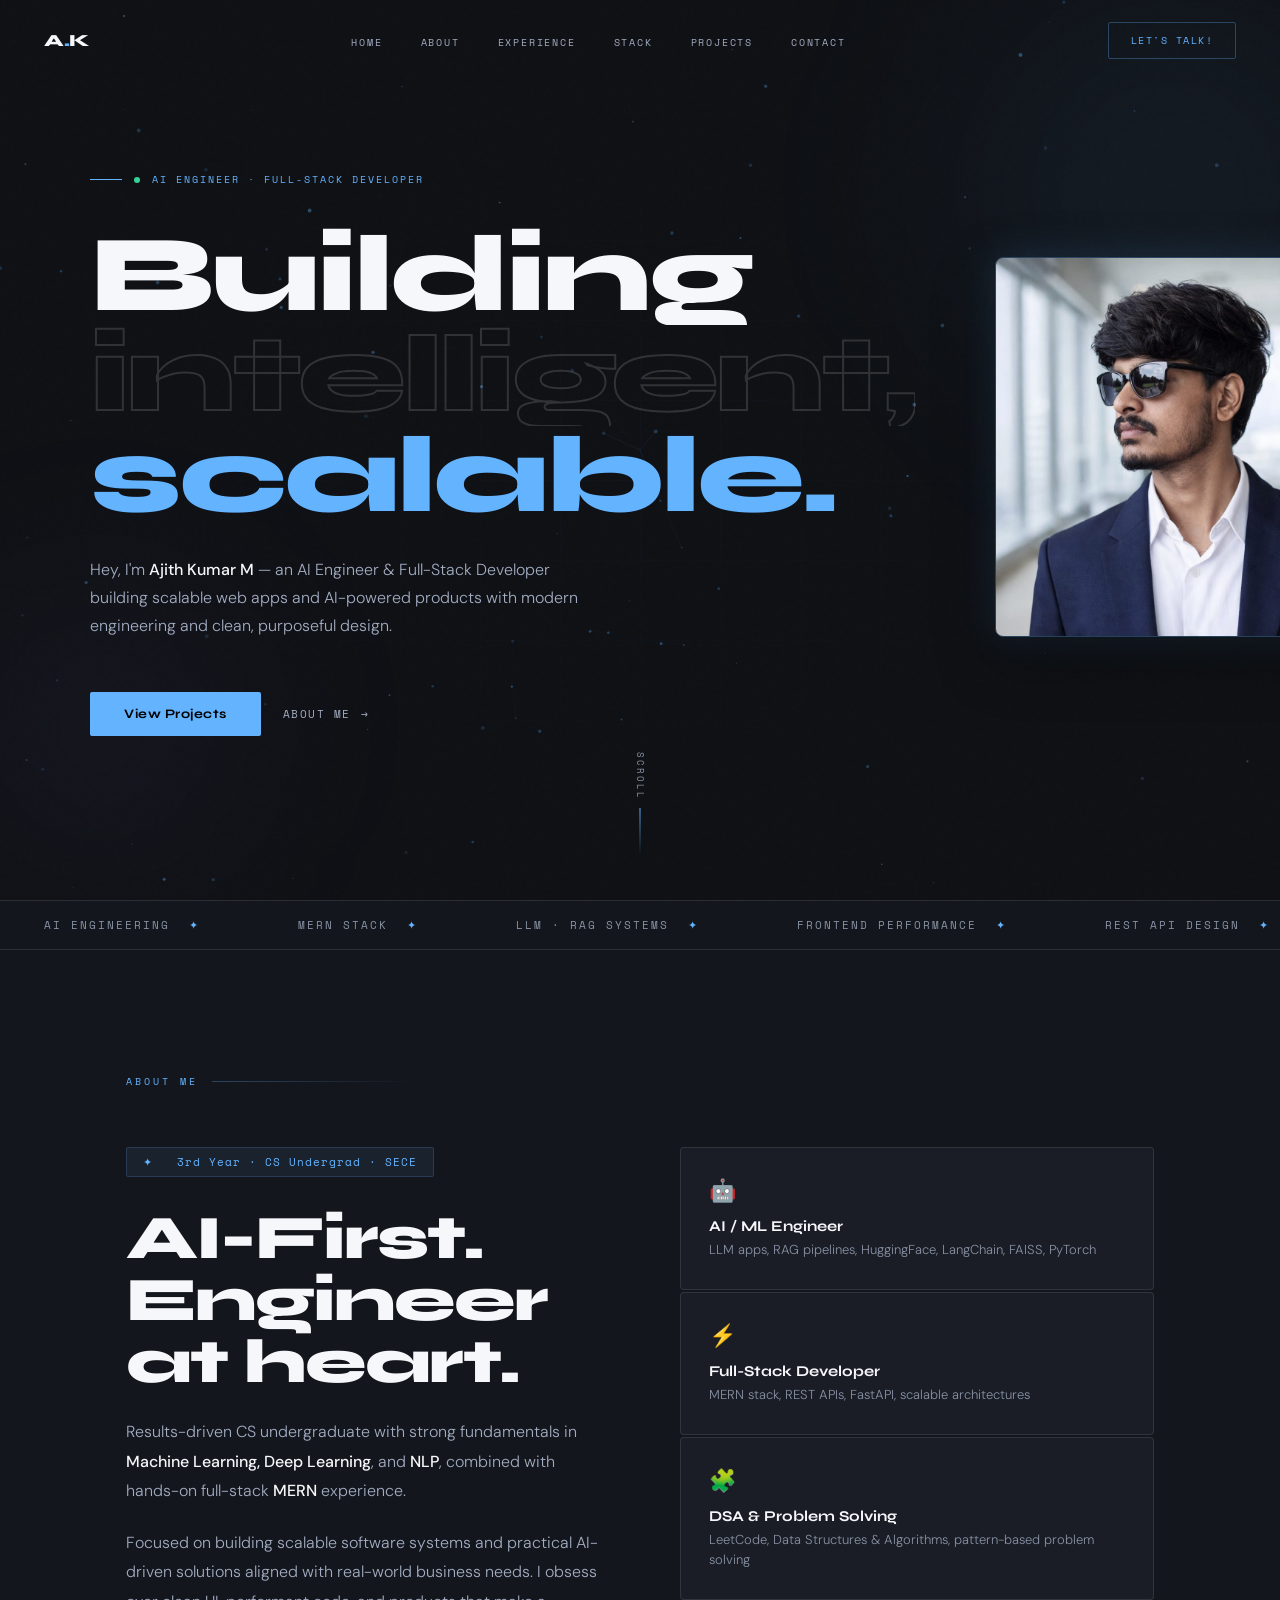
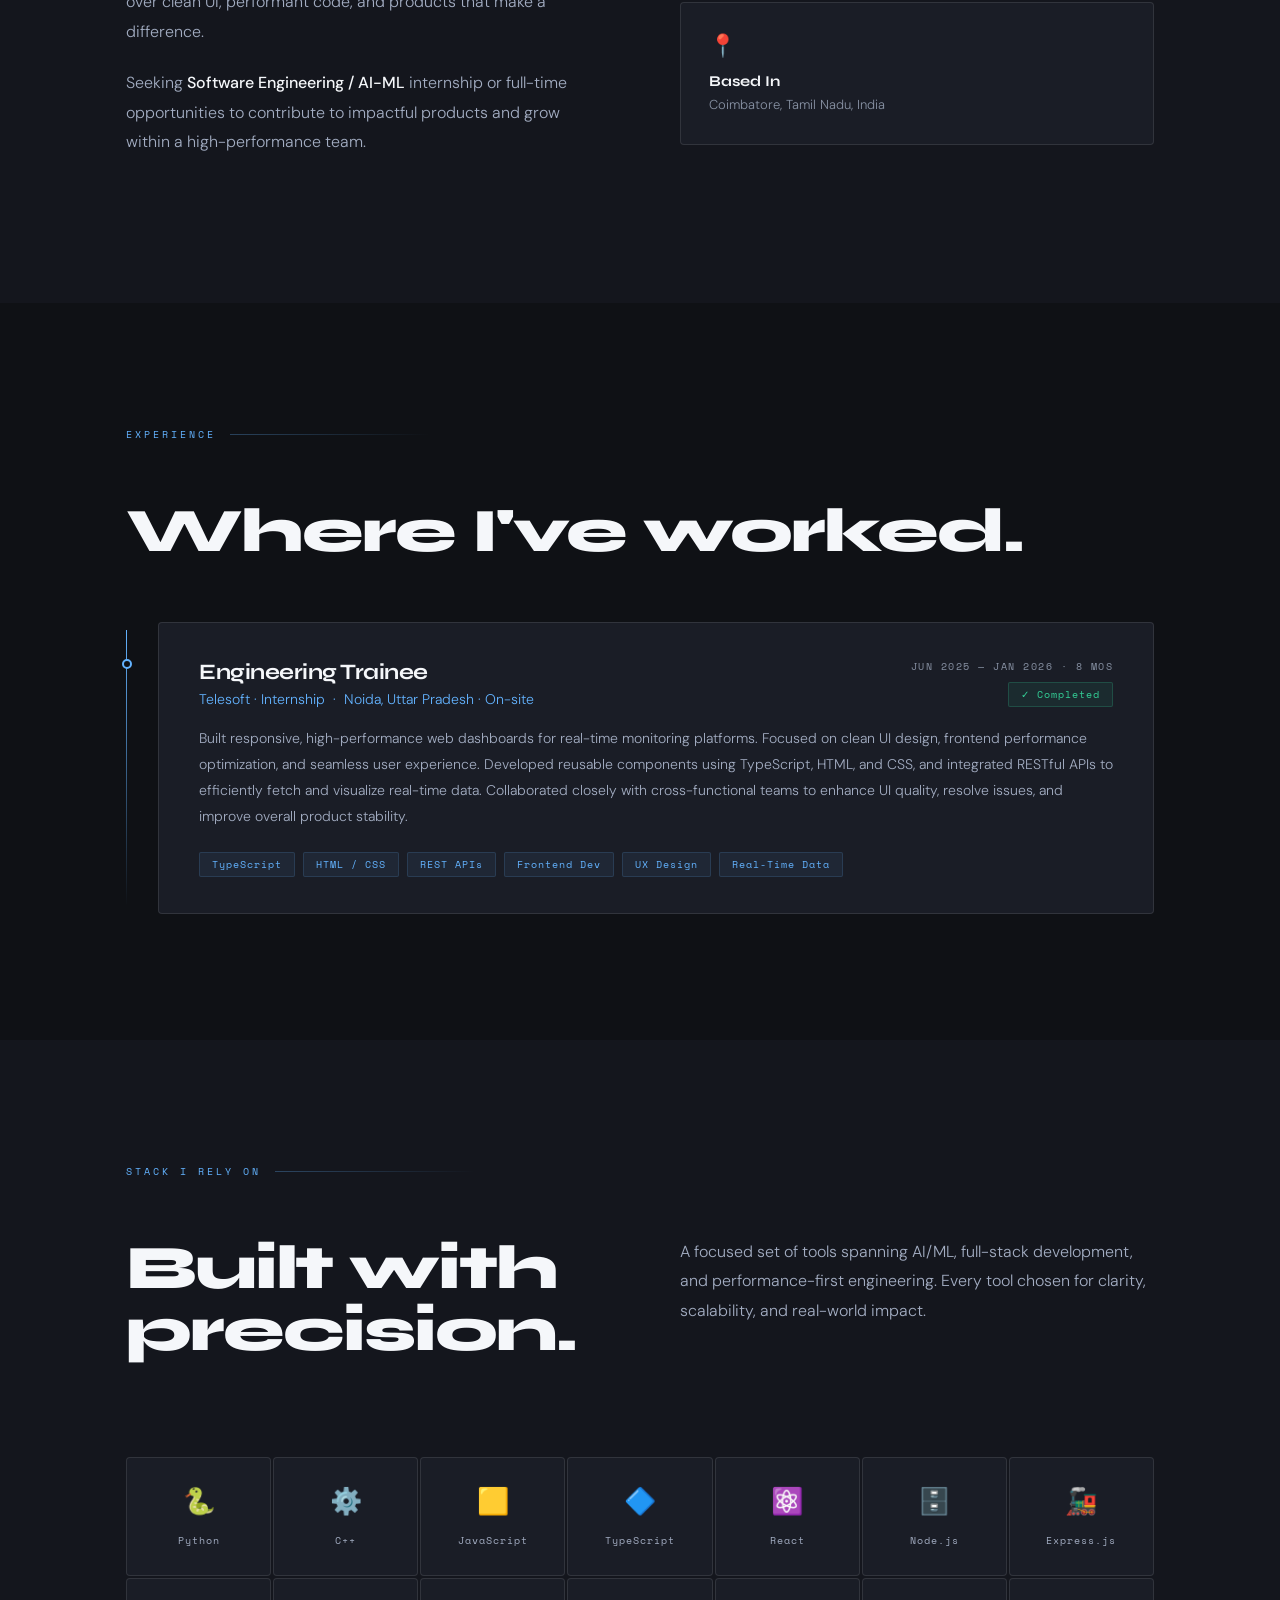
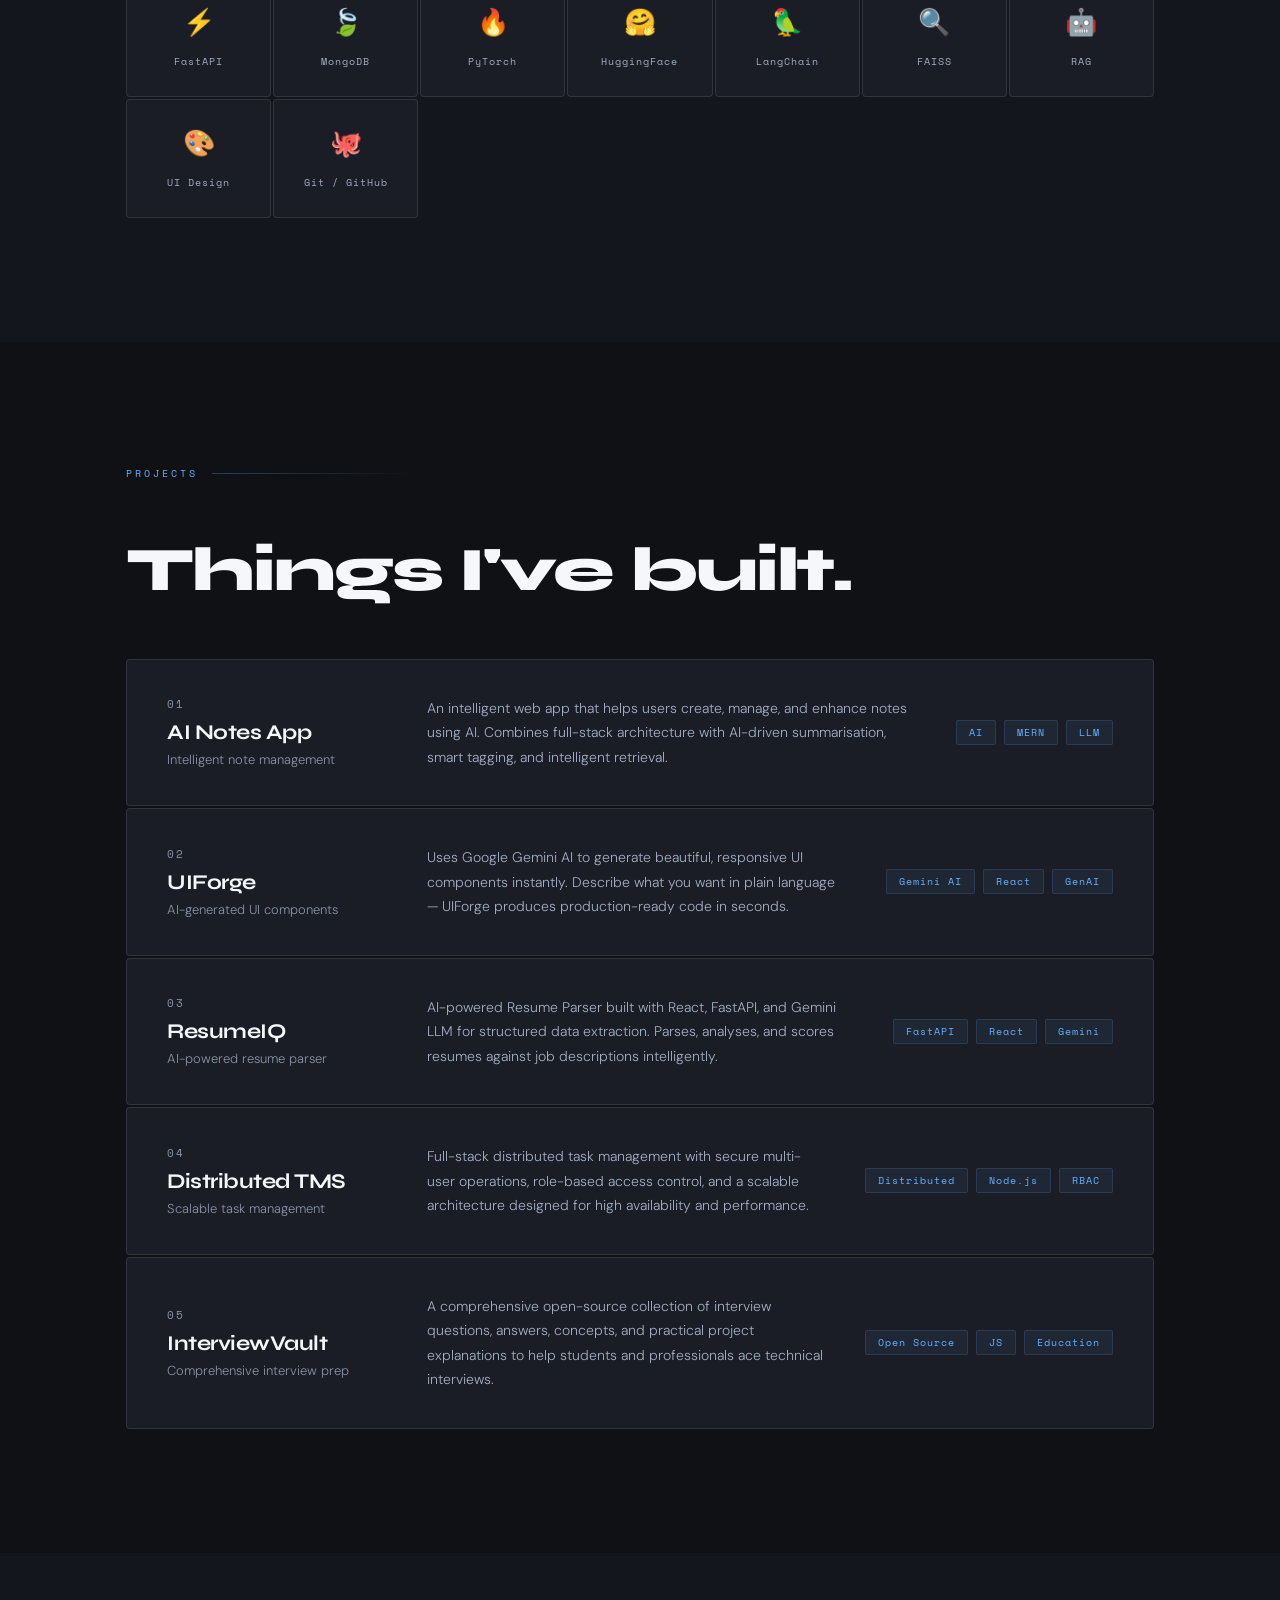
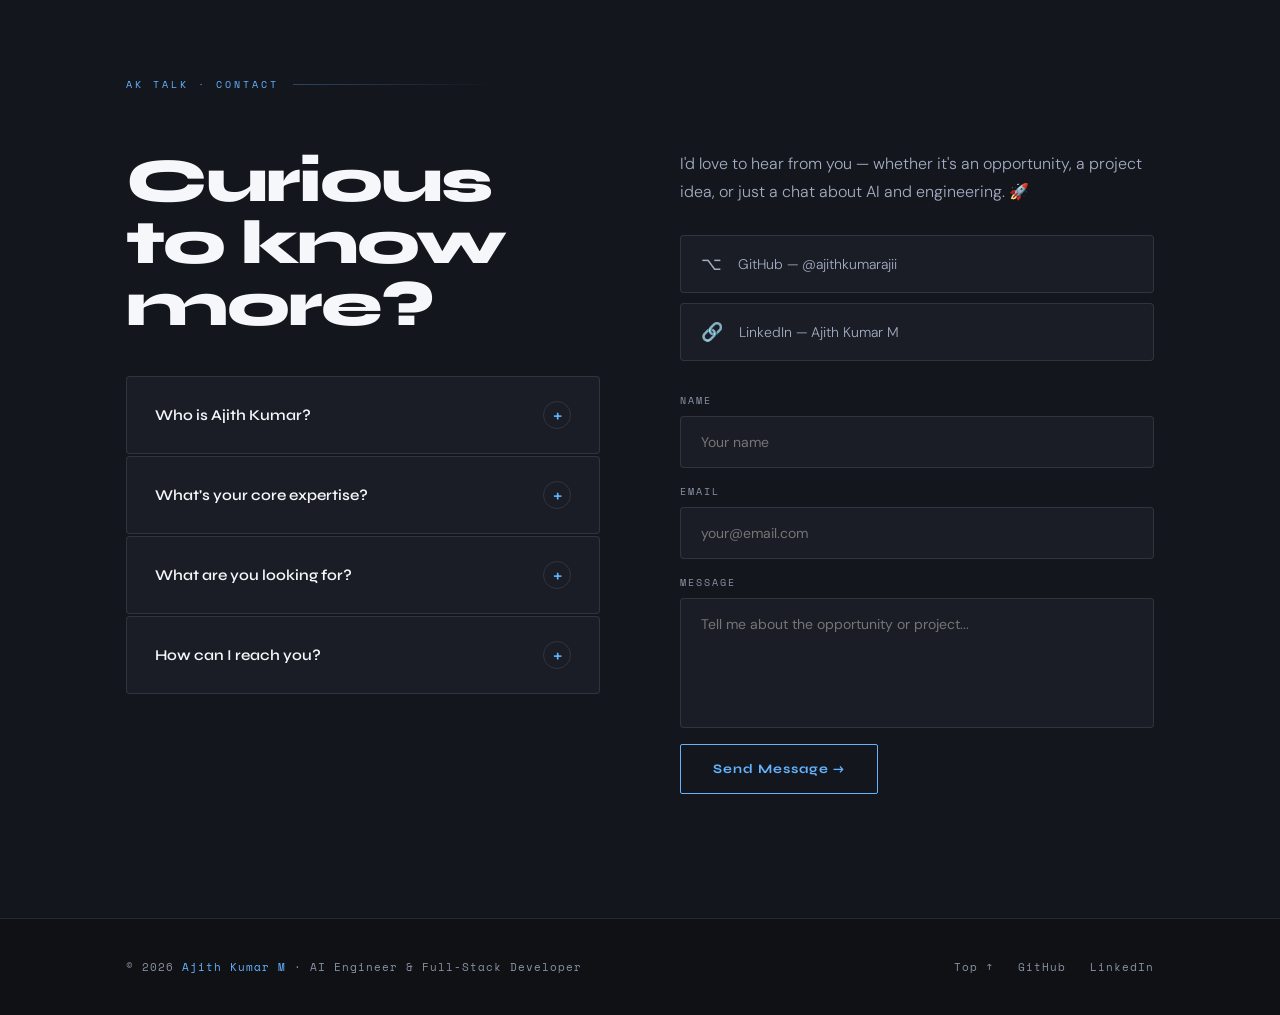
==== commit 1e7eb7b6: "Merge branch 'main' of https://github.com/ajithkumarajii/My-Portfolio" ====
--- a/index.html
+++ b/index.html
@@ -327,7 +327,7 @@
               <span class="contact-link-icon">🔗</span> LinkedIn — Ajith Kumar M
             </a>
           </div>
-          <form class="contact-form" onsubmit="handleSubmit(event)">
+          <form class="contact-form" action = "https://formspree.io/f/xkovrnrb" method="POST" onsubmit="handleSubmit(event)">
             <div class="form-group">
               <label class="form-label">Name</label>
               <input class="form-input" type="text" placeholder="Your name" required/>
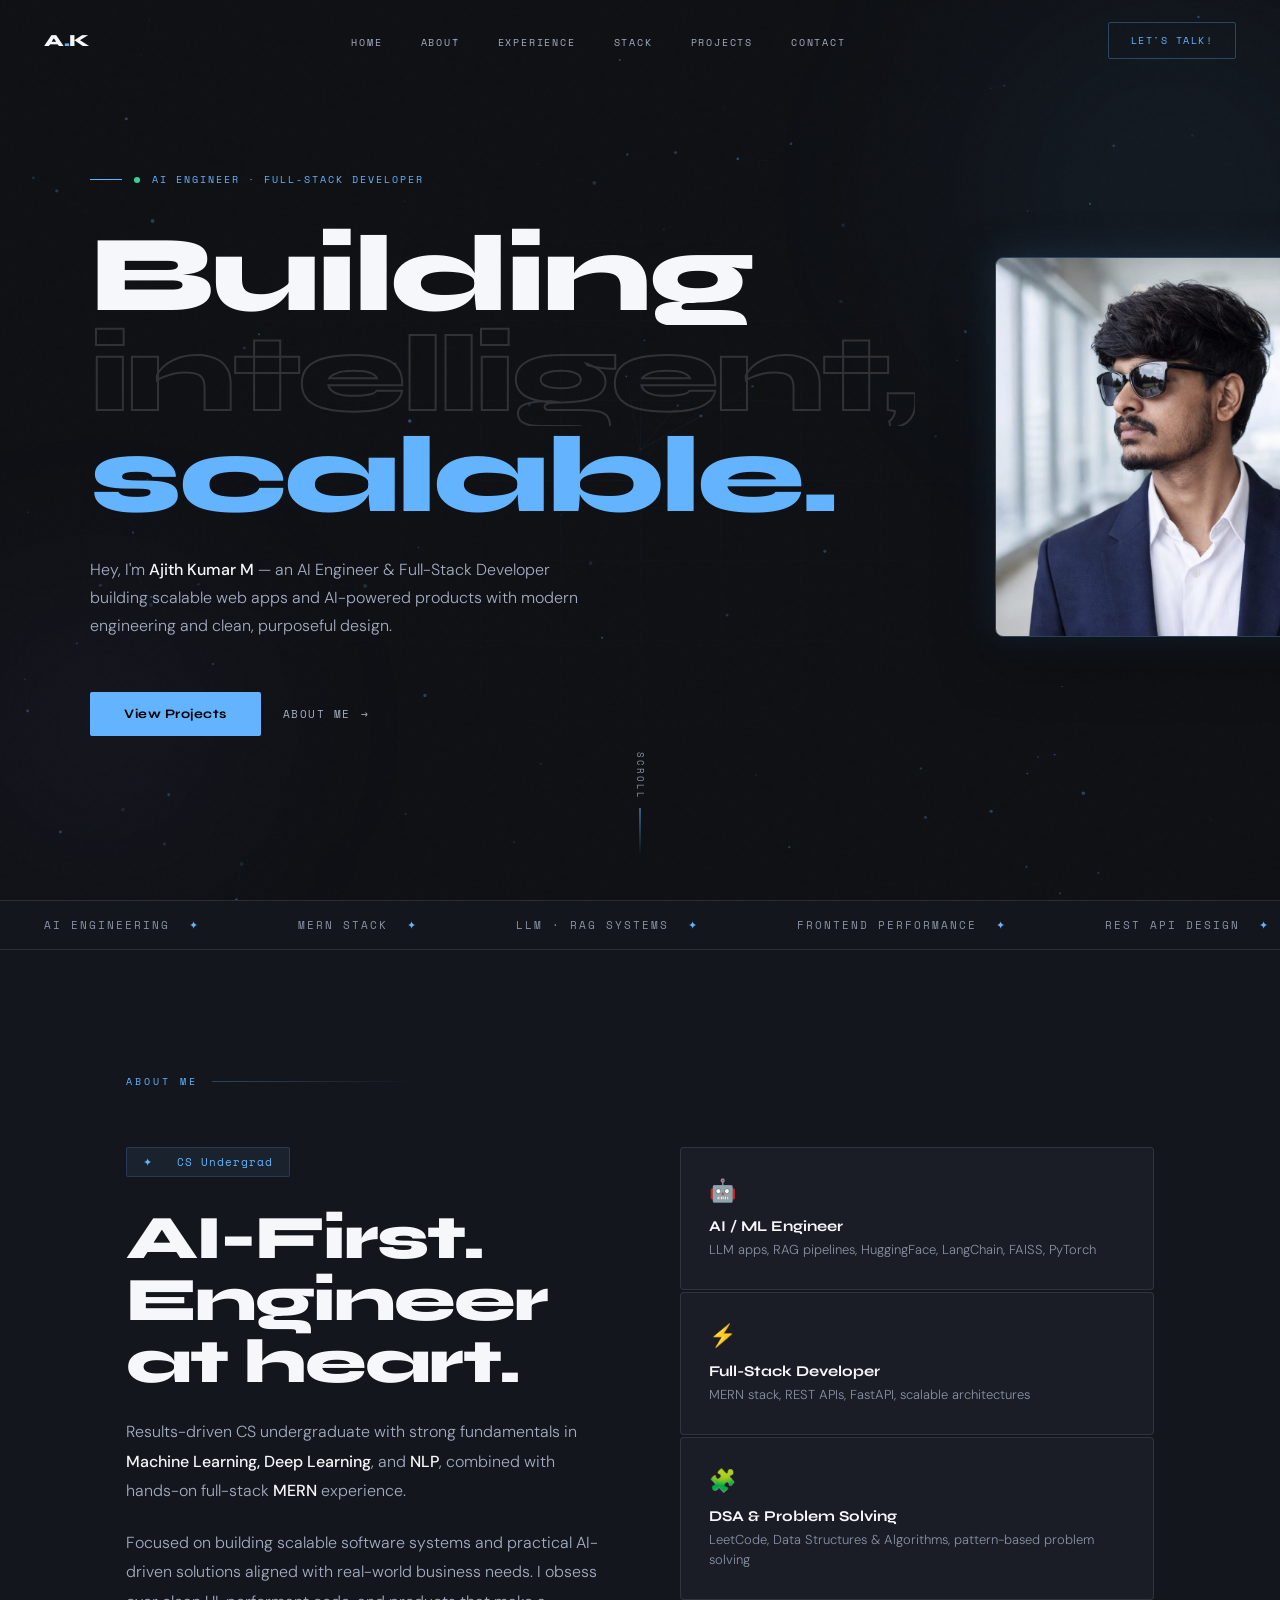
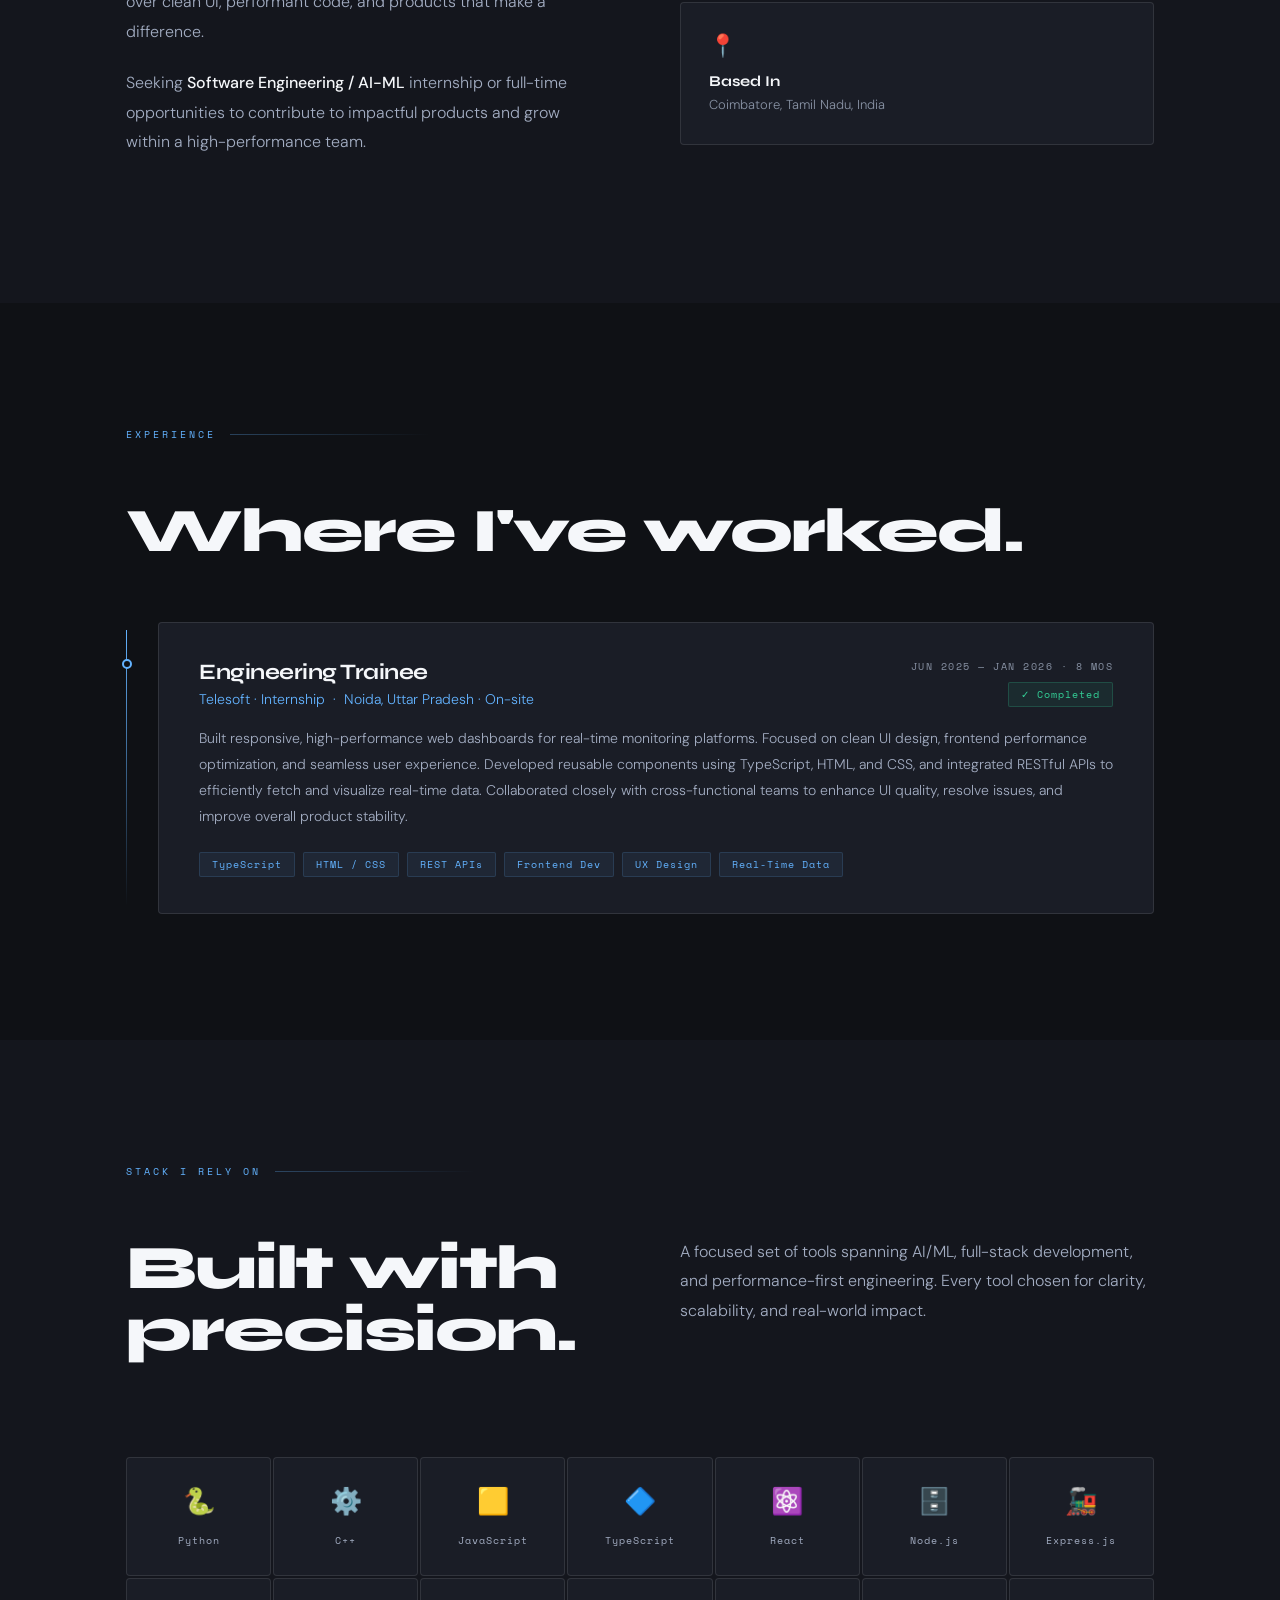
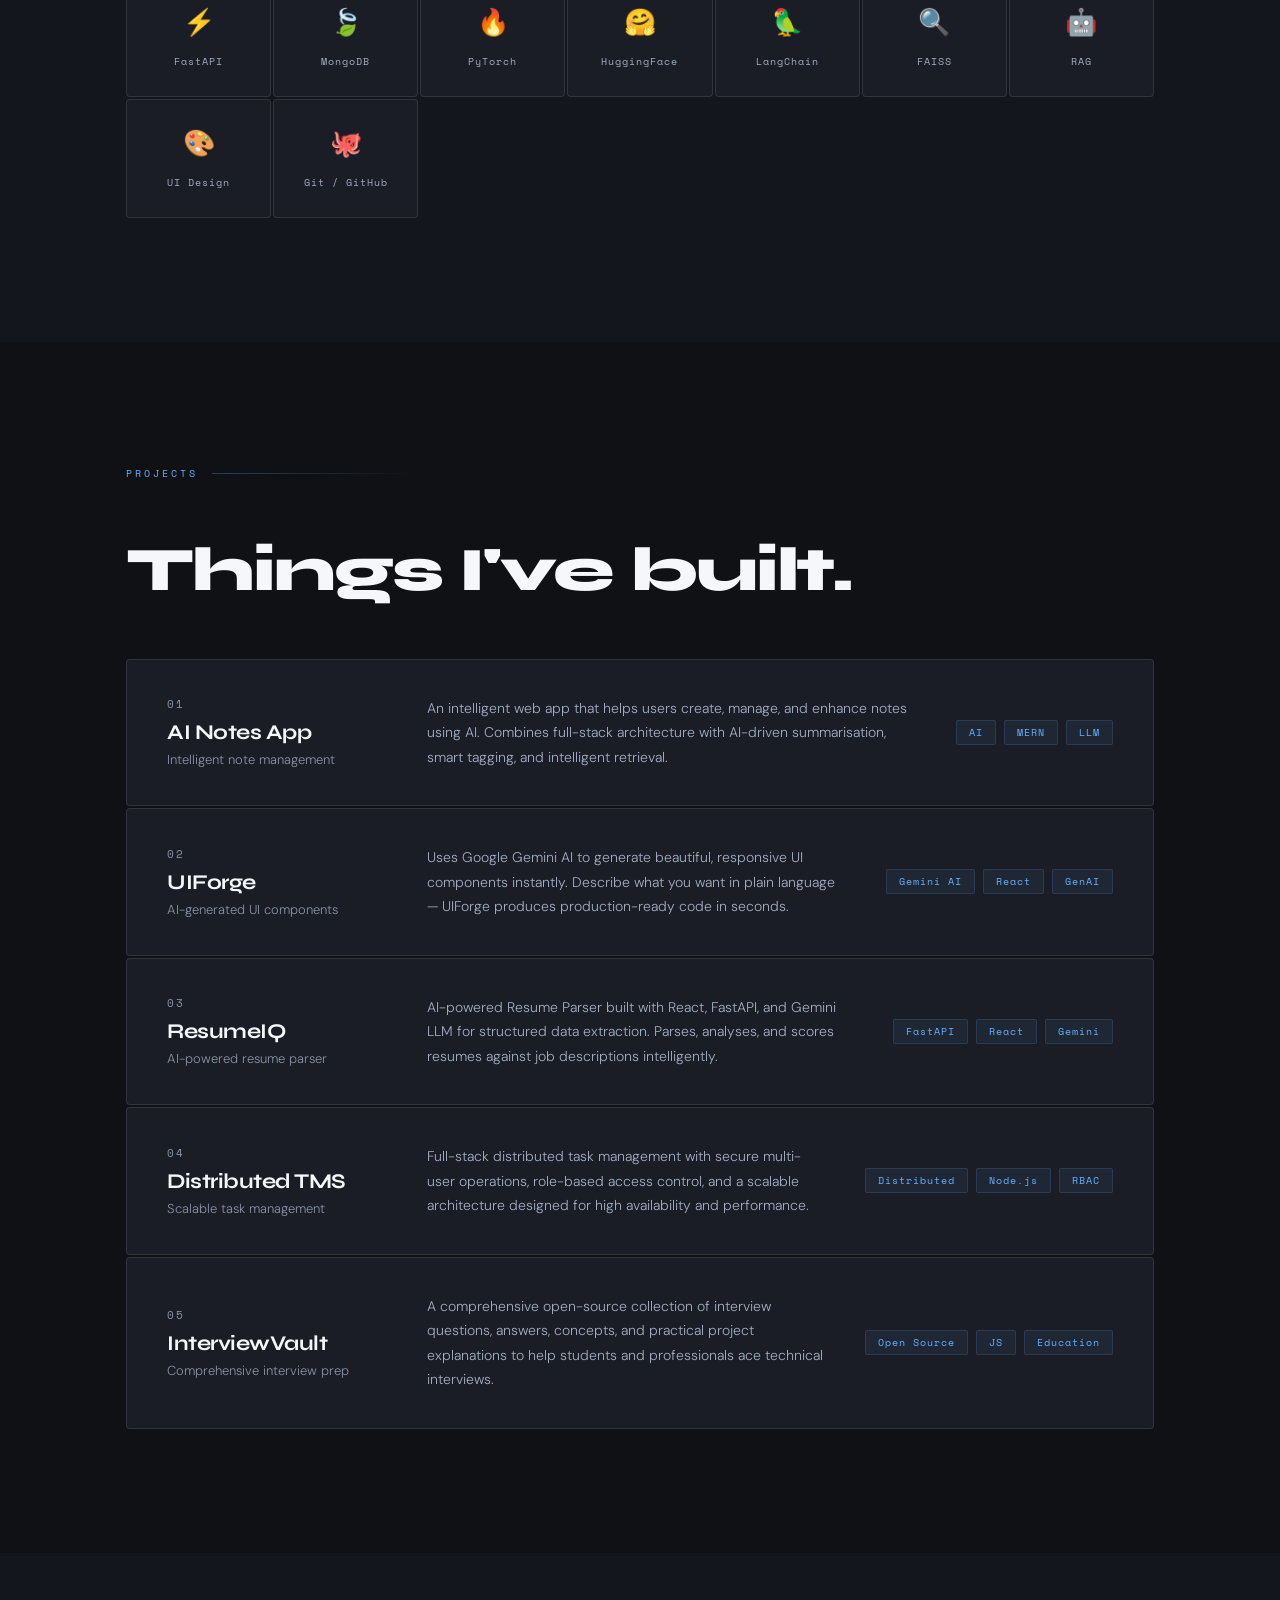
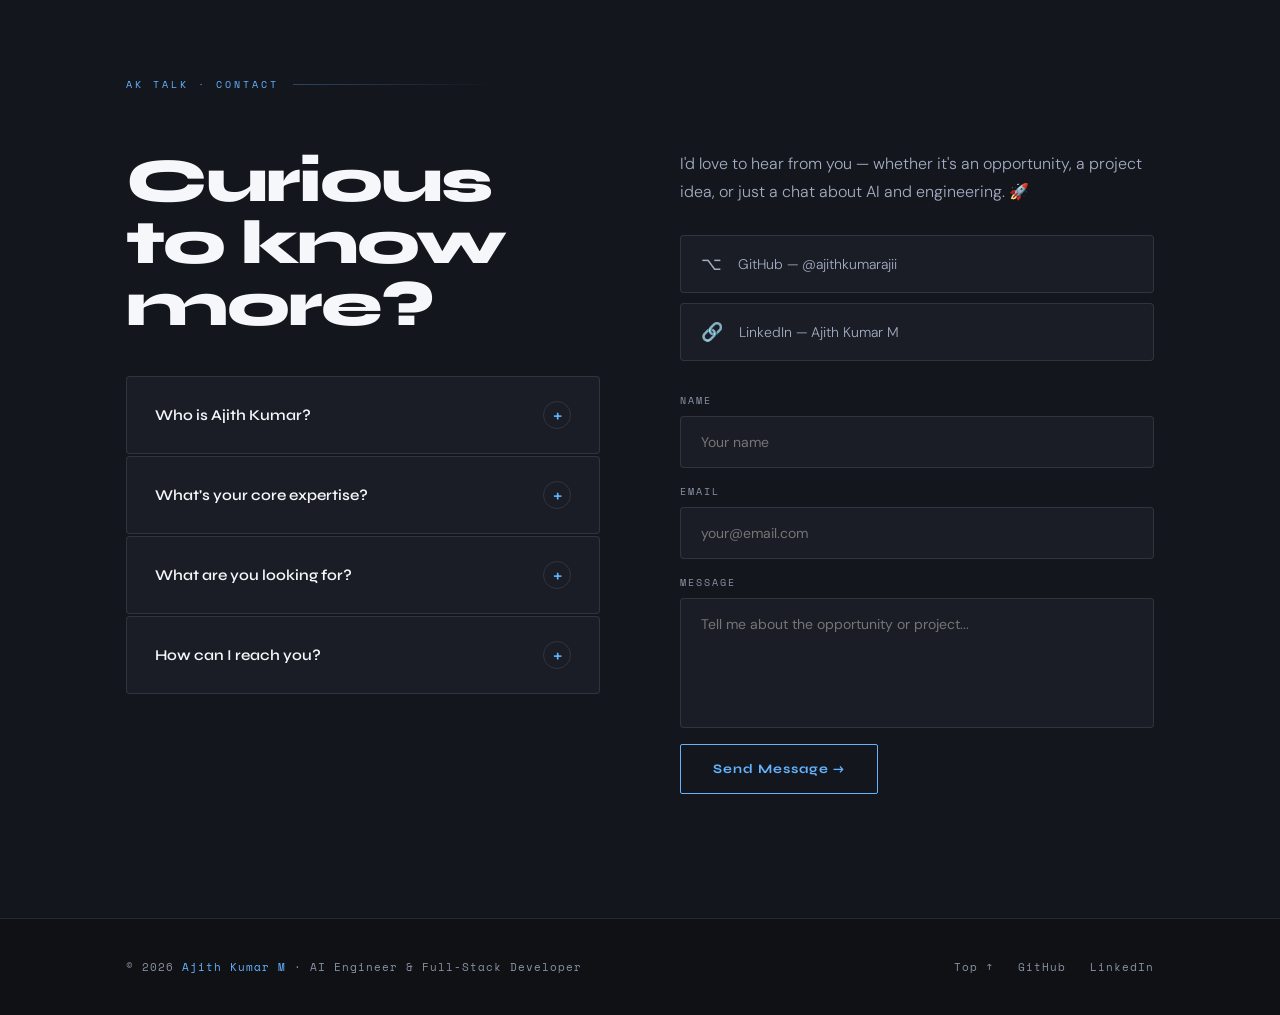
==== commit 677ad97b: "Update LinkedIn profile link and experience badge" ====
--- a/index.html
+++ b/index.html
@@ -110,7 +110,7 @@
     <div class="section-label">About Me</div>
     <div class="about-grid">
       <div class="about-text reveal">
-        <div class="exp-badge">✦ &nbsp; 3rd Year · CS Undergrad · SECE</div>
+        <div class="exp-badge">✦ &nbsp;  CS Undergrad </div>
         <h2 class="section-title">AI-First. Engineer at heart.</h2>
         <p>Results-driven CS undergraduate with strong fundamentals in <strong>Machine Learning, Deep Learning</strong>, and <strong>NLP</strong>, combined with hands-on full-stack <strong>MERN</strong> experience.</p>
         <p>Focused on building scalable software systems and practical AI-driven solutions aligned with real-world business needs. I obsess over clean UI, performant code, and products that make a difference.</p>
@@ -323,7 +323,7 @@
             <a href="https://github.com/ajithkumarajii" target="_blank" class="contact-link">
               <span class="contact-link-icon">⌥</span> GitHub — @ajithkumarajii
             </a>
-            <a href="https://www.linkedin.com/in/ajithkumar-ai" target="_blank" class="contact-link">
+            <a href="https://www.linkedin.com/in/ajithkumarai" target="_blank" class="contact-link">
               <span class="contact-link-icon">🔗</span> LinkedIn — Ajith Kumar M
             </a>
           </div>
@@ -355,7 +355,7 @@
     <div class="footer-right">
       <a href="#home">Top ↑</a>
       <a href="https://github.com/ajithkumarajii" target="_blank">GitHub</a>
-      <a href="https://www.linkedin.com/in/ajithkumarajii" target="_blank">LinkedIn</a>
+      <a href="https://www.linkedin.com/in/ajithkumarai" target="_blank">LinkedIn</a>
     </div>
   </div>
 </footer>
